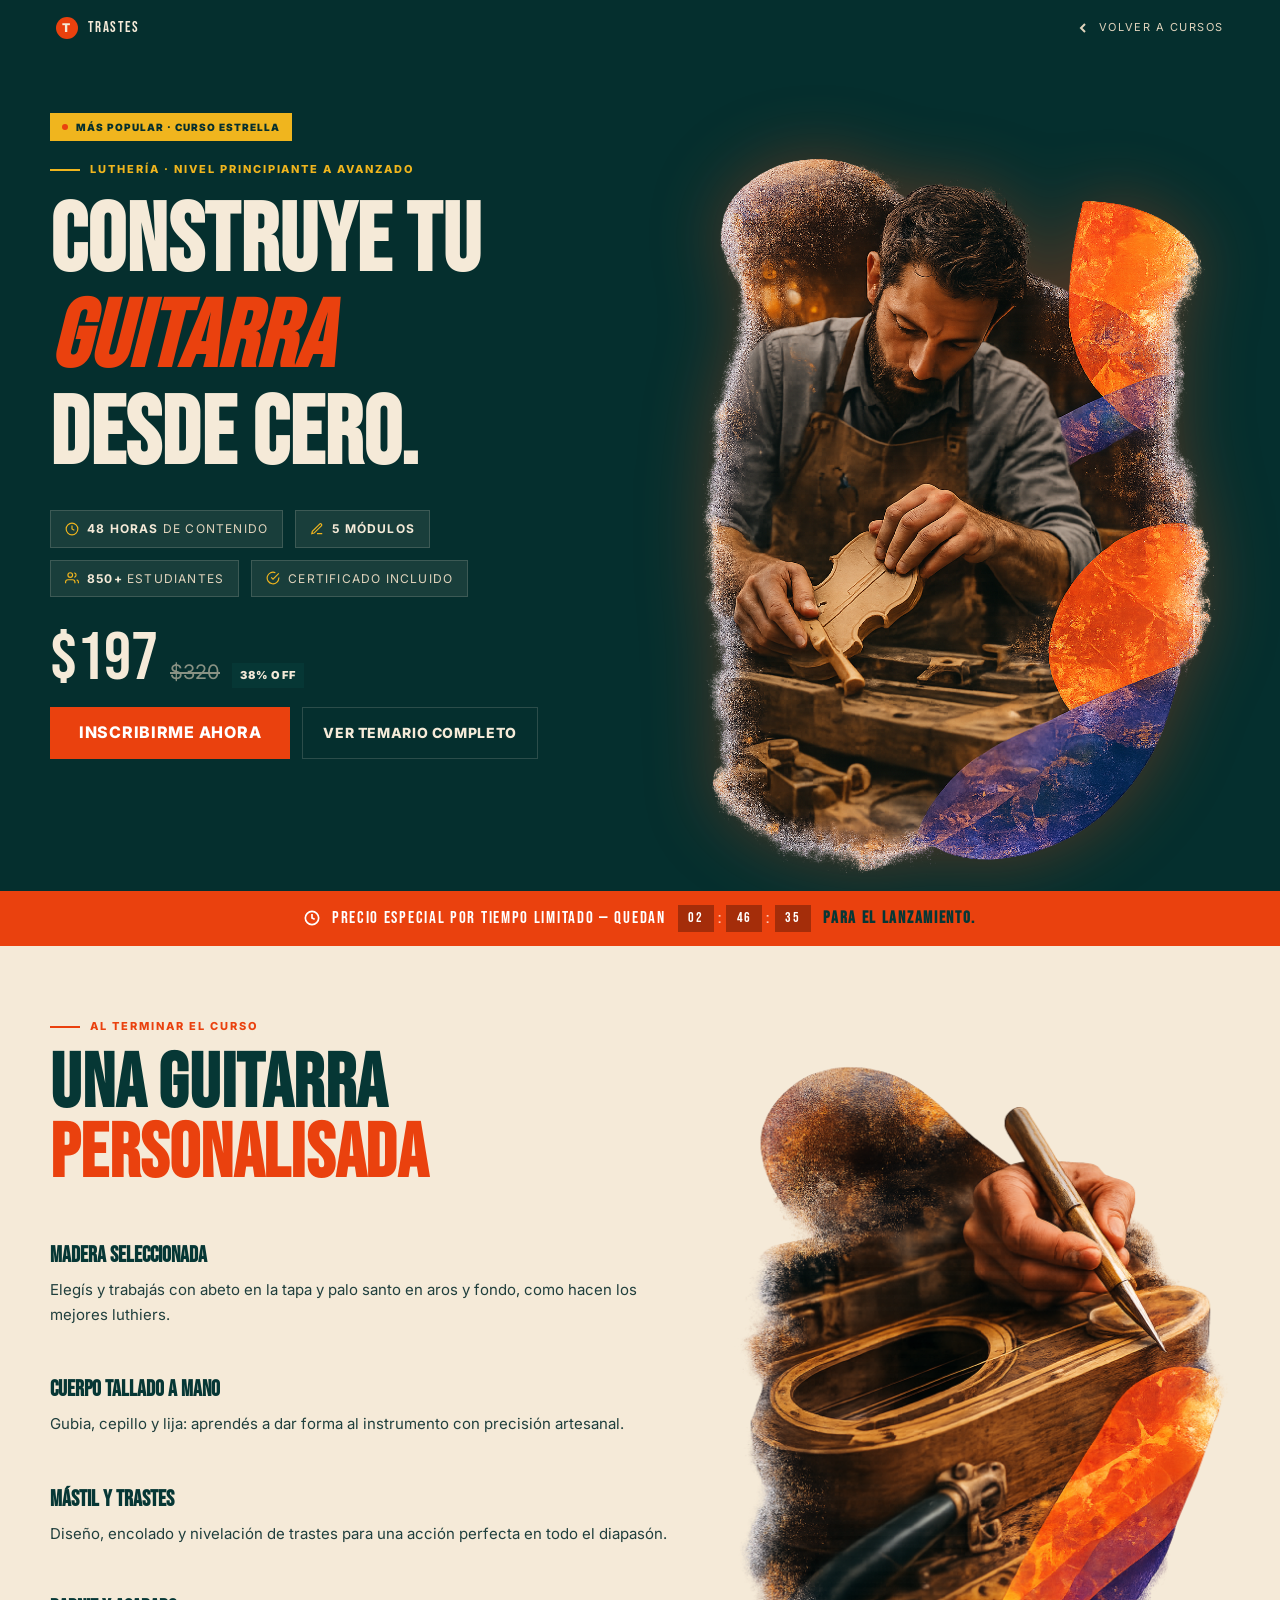
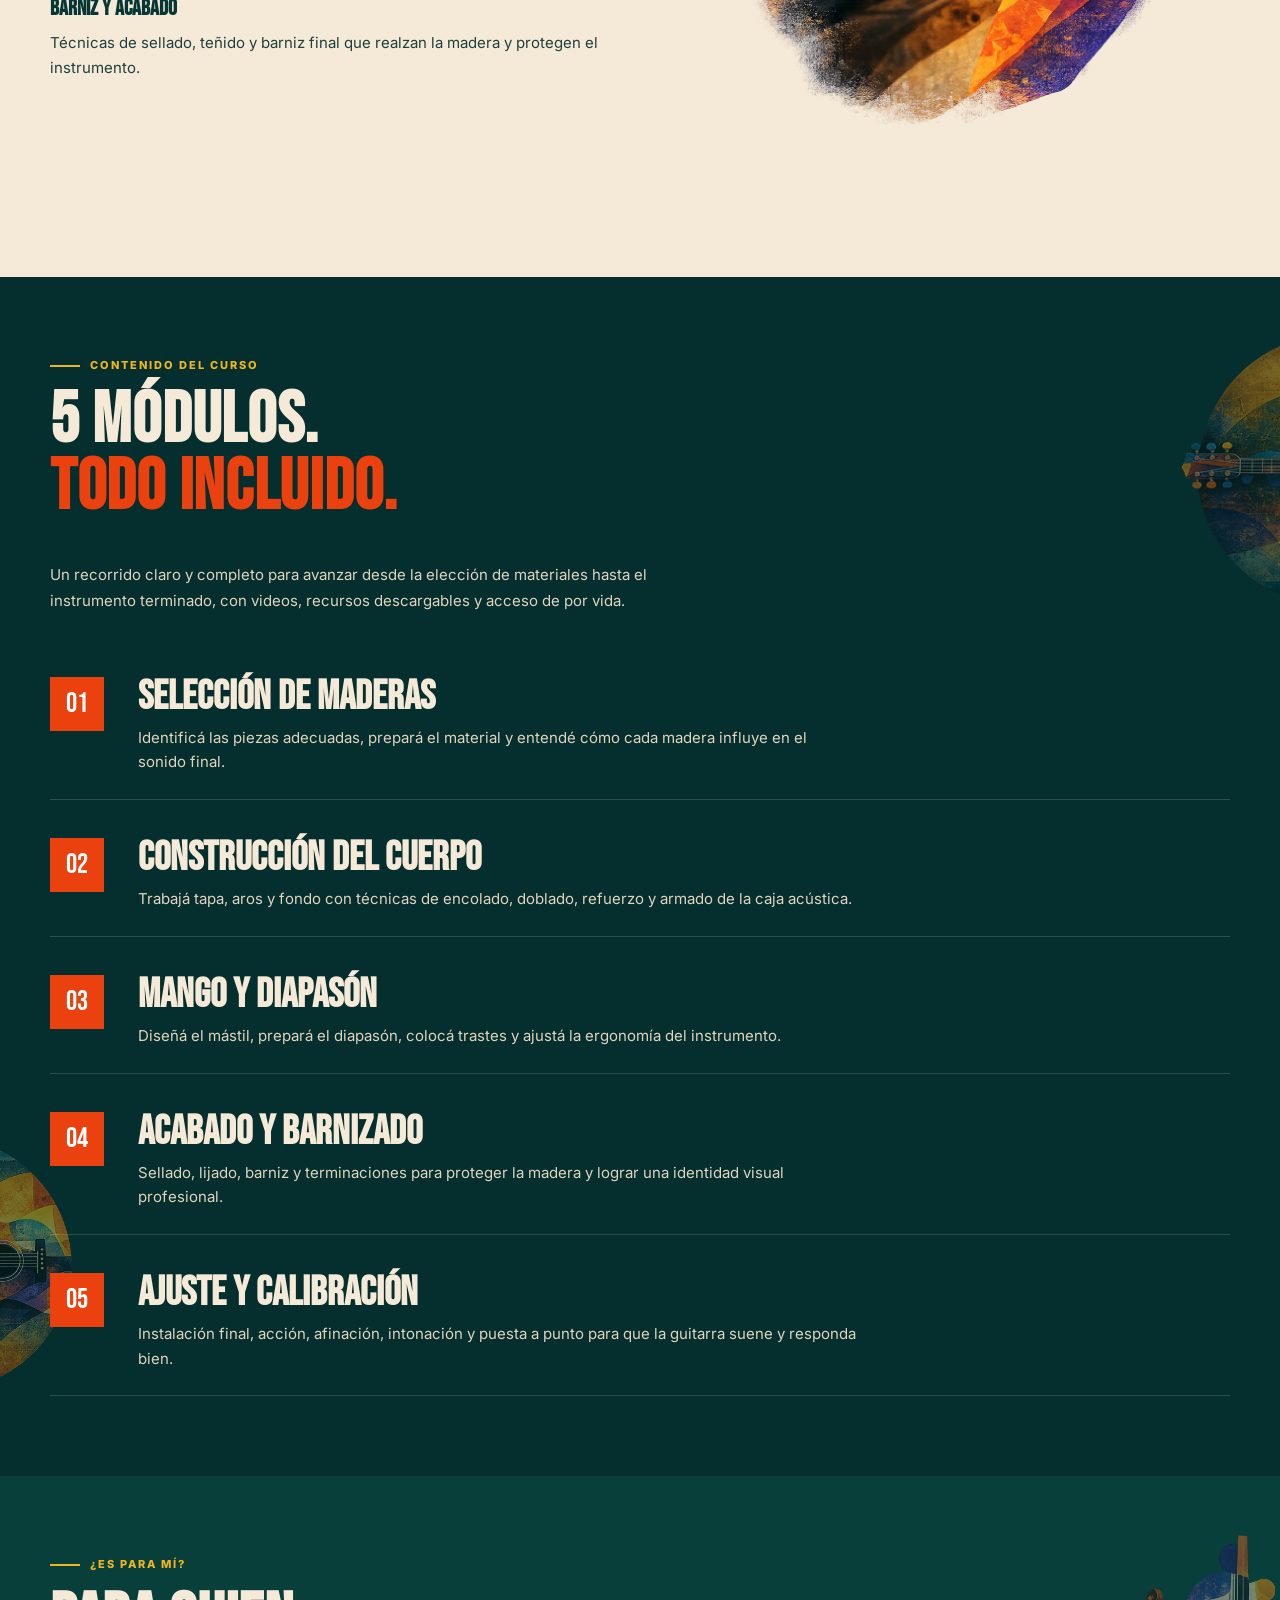
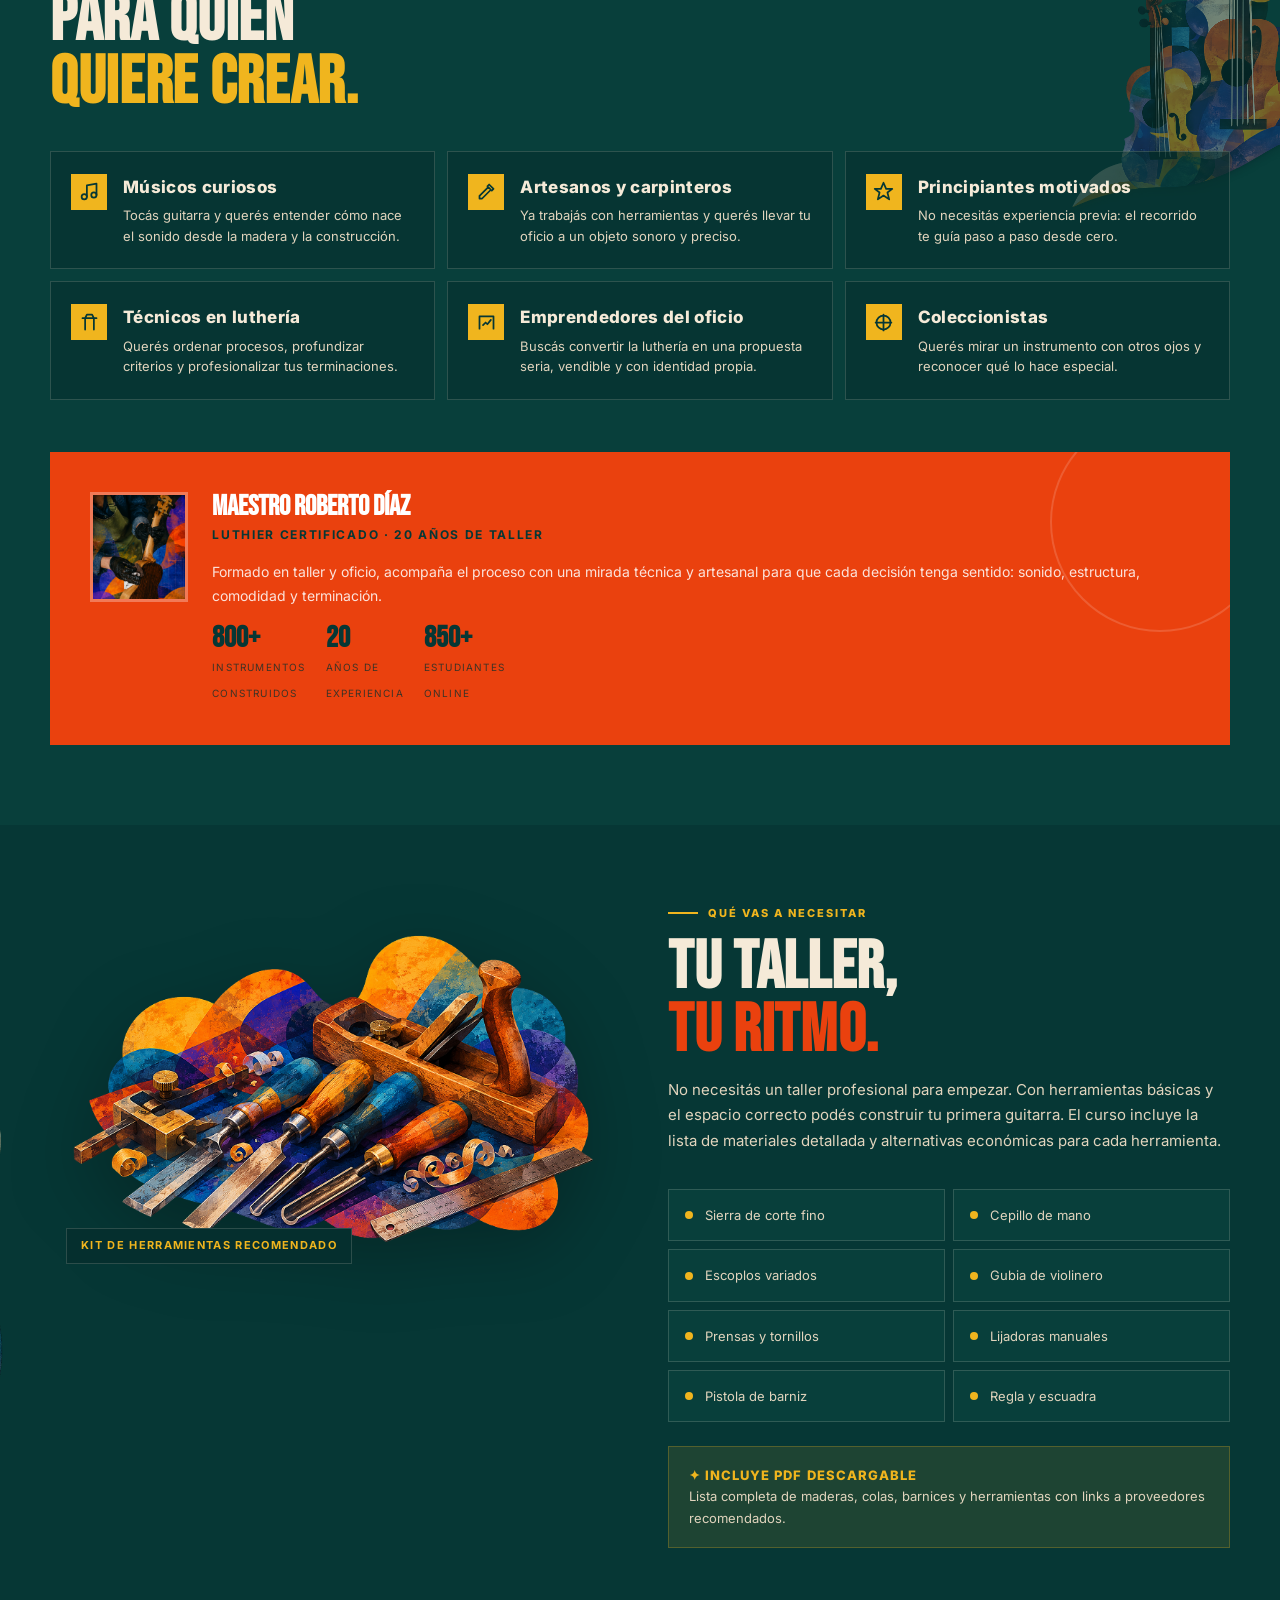
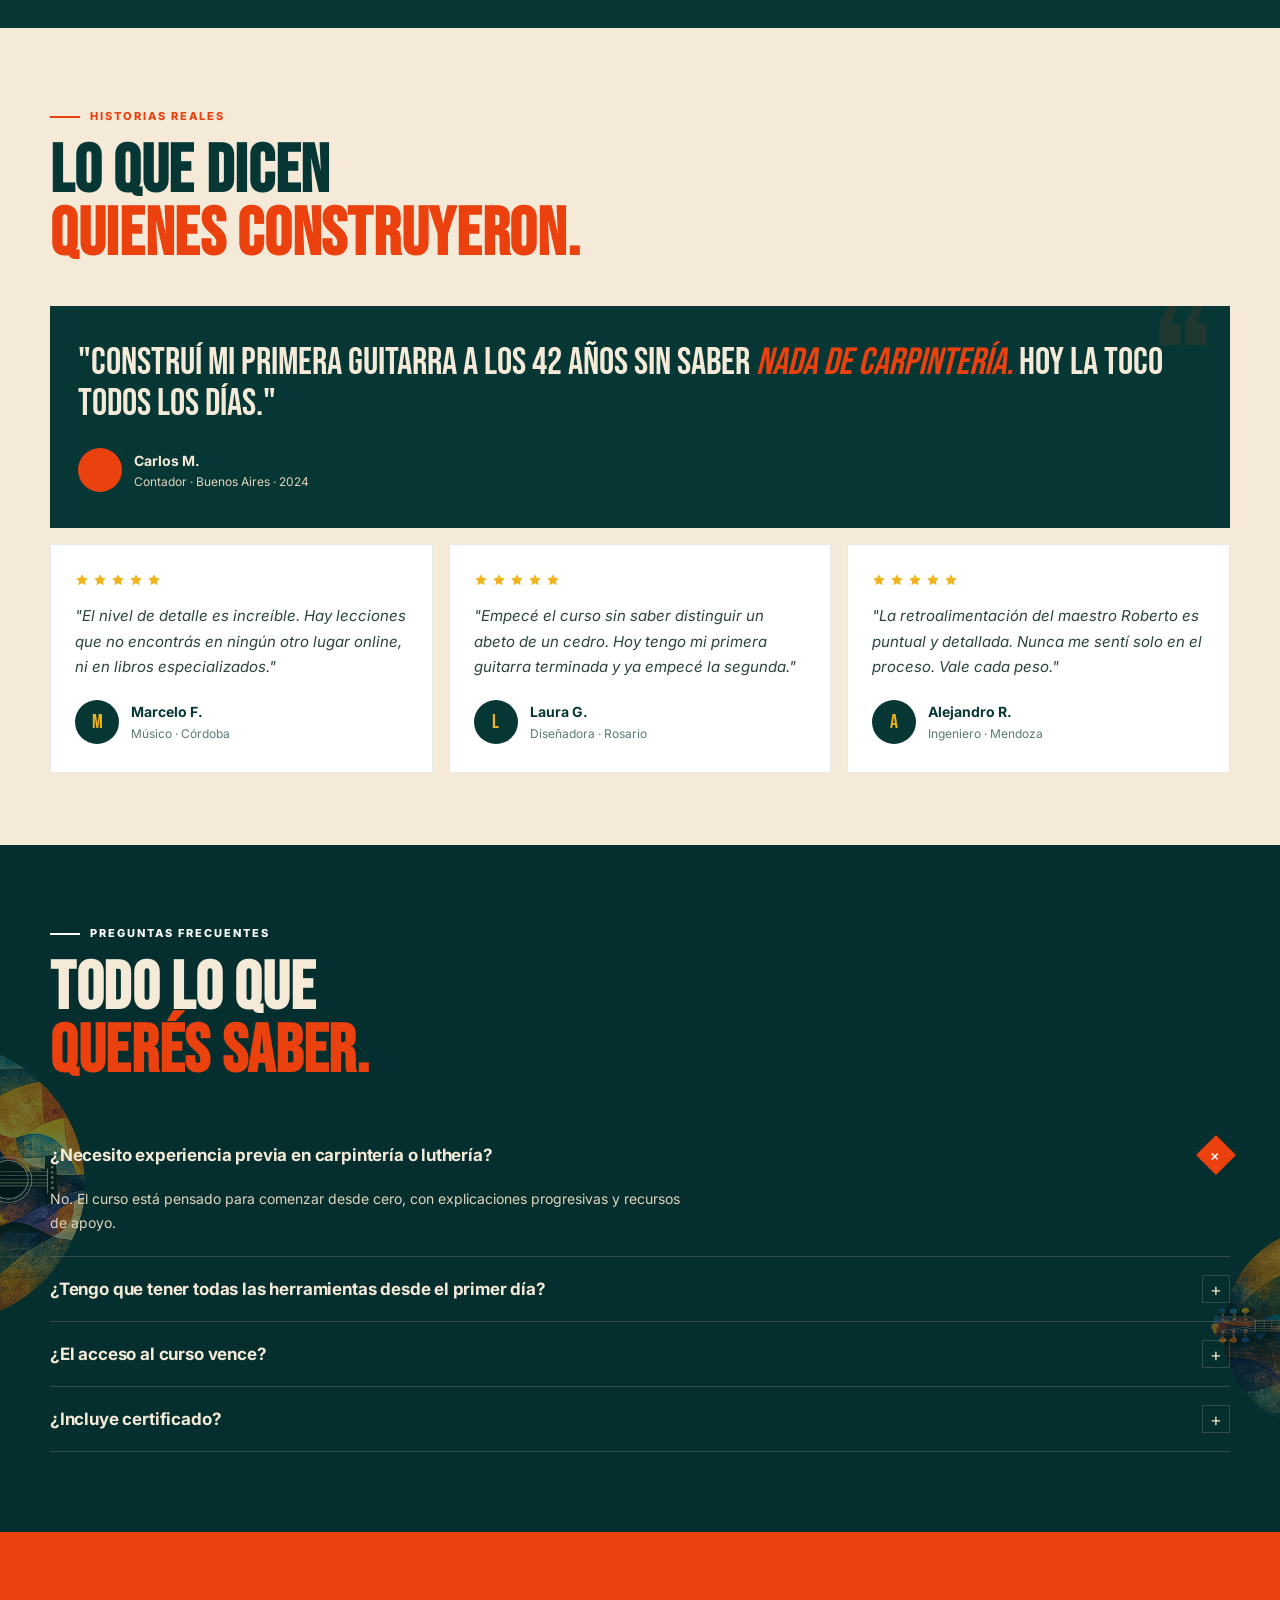
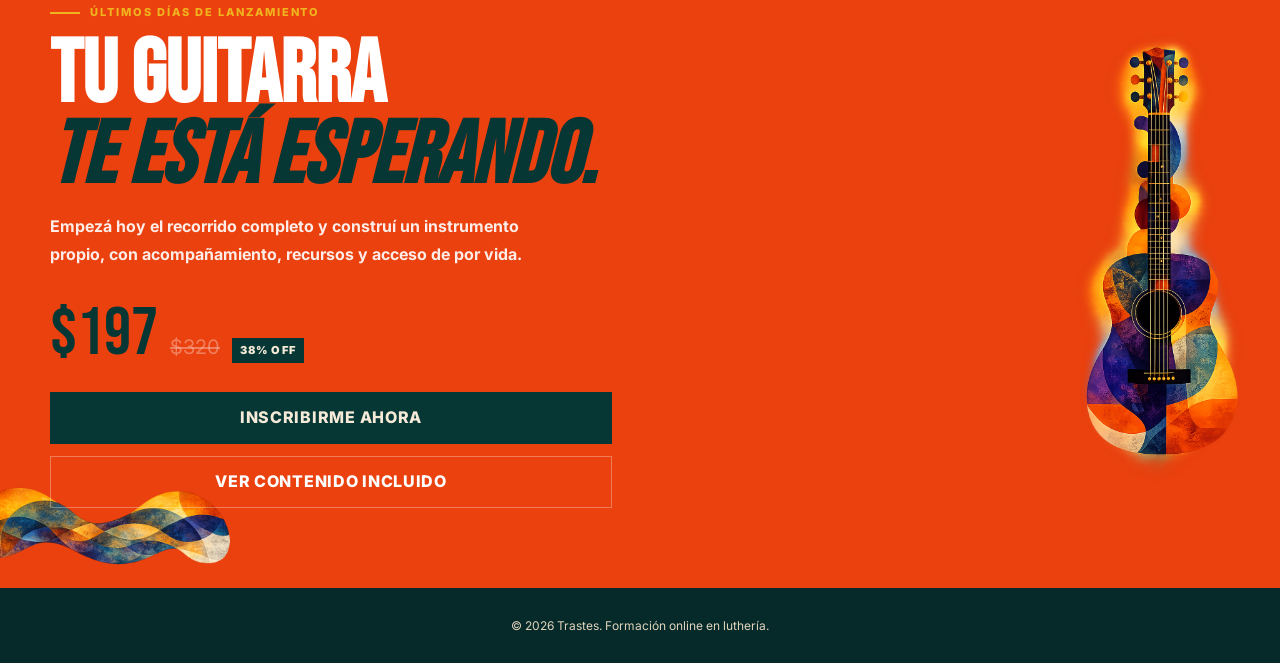
==== detalle-curso/curso-guitarra-final.html @ e0dd1a2e "Actualización del sitio" ====
<!DOCTYPE html>
<html lang="es">
<head>
  <meta charset="UTF-8" />
  <meta name="viewport" content="width=device-width, initial-scale=1.0" />
  <title>Construye tu guitarra acústica desde cero | Trastes</title>
  <meta name="description" content="El curso más completo de luthería online. Aprendé a construir tu guitarra acústica desde cero con maestros artesanos." />
  <link rel="preconnect" href="https://fonts.googleapis.com">
  <link rel="preconnect" href="https://fonts.gstatic.com" crossorigin>
  <link href="https://fonts.googleapis.com/css2?family=Bebas+Neue&family=Anton&family=Barlow+Condensed:wght@600;700;800;900&family=Inter:wght@400;500;600;700;800&display=swap" rel="stylesheet">
  <style>
    /* =========================================================
       TOKENS — heredados de Trastes
    ========================================================= */
    :root {
      --bg:     #063735;
      --bg-2:   #052f2e;
      --bg-3:   #083f3b;
      --cream:  #f5ead8;
      --cream-2:#e1d4bd;
      --orange: #ea410e;
      --orange-2:#ff7a24;
      --yellow: #f0b51e;
      --blue:   #4458ff;
      --line:   rgba(245,234,216,.16);
      --display:'Bebas Neue','Anton','Barlow Condensed',Impact,sans-serif;
      --body:   'Inter',Arial,sans-serif;
      --max:    1180px;
    }

    /* =========================================================
       RESET / BASE
    ========================================================= */
    *, *::before, *::after { box-sizing: border-box; margin: 0; padding: 0; }
    html { scroll-behavior: smooth; }
    body {
      background: var(--bg);
      color: var(--cream);
      font-family: var(--body);
      overflow-x: hidden;
      line-height: 1.6;
    }
    img { max-width: 100%; display: block; }
    a { color: inherit; text-decoration: none; }

    .container {
      width: min(var(--max), calc(100% - 32px));
      margin-inline: auto;
    }

    /* =========================================================
       HEADER
    ========================================================= */
    .site-header {
      position: fixed;
      inset: 0 0 auto 0;
      z-index: 50;
      display: flex;
      align-items: center;
      gap: 20px;
      padding: 16px clamp(16px, 5vw, 56px);
      transition: .25s;
      background: transparent;
    }
    .site-header.scrolled {
      background: rgba(5,47,46,.94);
      backdrop-filter: blur(12px);
      border-bottom: 1px solid var(--line);
    }
    .brand {
      display: flex;
      align-items: center;
      gap: 10px;
      font-family: var(--display);
      letter-spacing: .12em;
      font-size: 15px;
    }
    .brand-mark {
      width: 22px; height: 22px;
      border-radius: 50%;
      background: var(--orange);
      display: grid;
      place-items: center;
      font-family: var(--body);
      font-weight: 900;
      font-size: 12px;
    }
    .nav-back {
      margin-left: auto;
      display: flex;
      align-items: center;
      gap: 8px;
      text-transform: uppercase;
      letter-spacing: .14em;
      font-size: 11px;
      color: var(--cream-2);
    }
    .nav-back:hover { color: var(--orange); }
    .nav-back svg { width: 16px; height: 16px; }

    /* =========================================================
       BOTONES
    ========================================================= */
    .btn {
      display: inline-flex;
      align-items: center;
      justify-content: center;
      min-height: 52px;
      padding: 0 28px;
      background: var(--orange);
      color: white;
      font-family: var(--display);
      text-transform: uppercase;
      letter-spacing: .08em;
      font-size: 16px;
      border: 1px solid transparent;
      transition: .2s;
      cursor: pointer;
      width: 100%;
    }
    .btn:hover { background: var(--orange-2); transform: translateY(-2px); }
    .btn-ghost {
      background: transparent;
      border-color: var(--line);
      color: var(--cream);
    }
    .btn-ghost:hover { background: rgba(255,255,255,.06); border-color: var(--cream); }
    .btn-sm { min-height: 42px; font-size: 14px; padding: 0 20px; width: auto; }
    .btn-yellow {
      background: var(--yellow);
      color: var(--bg-2);
    }
    .btn-yellow:hover { background: #f5c040; }

    /* =========================================================
       UTILITIES
    ========================================================= */
    .eyebrow {
      display: flex;
      align-items: center;
      gap: 10px;
      text-transform: uppercase;
      letter-spacing: .18em;
      font-weight: 800;
      font-size: 11px;
    }
    .eyebrow-line { width: 30px; height: 2px; background: currentColor; }
    .eyebrow.yellow { color: var(--yellow); }
    .eyebrow.orange { color: var(--orange); }
    .eyebrow.blue   { color: var(--blue); }

    .section-title {
      font-family: var(--display);
      text-transform: uppercase;
      line-height: .93;
      letter-spacing: .01em;
    }
    .section-title .accent { color: var(--orange); }
    .reveal {
      opacity: 0;
      transform: translateY(24px);
      transition: opacity .65s ease, transform .65s ease;
    }
    .reveal.visible { opacity: 1; transform: translateY(0); }
    .delay-1 { transition-delay: .1s; }
    .delay-2 { transition-delay: .2s; }
    .delay-3 { transition-delay: .3s; }
    .delay-4 { transition-delay: .4s; }

    /* Blueprint texture overlay for dark sections */
    .section-dark {
      position: relative;
      background: var(--bg);
      overflow: hidden;
    }
    .section-dark::before {
      content: "";
      position: absolute;
      inset: 0;
      background-image: url('plano-guitarra.png');
      background-size: 800px auto;
      background-position: center;
      opacity: .04;
      pointer-events: none;
    }

    /* =========================================================
       1. HERO DEL CURSO
    ========================================================= */
    .course-hero {
      position: relative;
      background: var(--bg-2);
      overflow: hidden;
      padding: 112px 0 0;
      min-height: 100svh;
    }
    .course-hero::before {
      content: "";
      position: absolute;
      inset: 0;
      background-image: url('plano-guitarra.png');
      background-size: 900px;
      background-position: center top;
      opacity: .05;
      pointer-events: none;
    }

    .hero-badge {
      display: inline-flex;
      align-items: center;
      gap: 8px;
      background: var(--yellow);
      color: var(--bg-2);
      font-weight: 900;
      text-transform: uppercase;
      letter-spacing: .1em;
      font-size: 10px;
      padding: 6px 12px;
      margin-bottom: 20px;
    }
    .hero-badge-dot {
      width: 6px; height: 6px;
      border-radius: 50%;
      background: var(--orange);
    }

    .course-hero h1 {
      font-family: var(--display);
      text-transform: uppercase;
      line-height: .92;
      letter-spacing: .01em;
      font-size: clamp(48px, 8vw, 96px);
max-width: 900px;
      margin-bottom: 22px;
    }
    .course-hero h1 em {
      color: var(--orange);
      font-style: italic;
      display: block;
    }

    .hero-meta {
      display: flex;
      flex-wrap: wrap;
      gap: 12px;
      margin-bottom: 28px;
    }
    .hero-meta-pill {
      display: flex;
      align-items: center;
      gap: 8px;
      background: rgba(245,234,216,.08);
      border: 1px solid var(--line);
      padding: 8px 14px;
      font-size: 12px;
      text-transform: uppercase;
      letter-spacing: .1em;
      color: var(--cream-2);
    }
    .hero-meta-pill strong { color: var(--cream); }
    .hero-meta-pill svg { width: 14px; height: 14px; color: var(--yellow); flex-shrink: 0; }

    .hero-lead {
      color: var(--cream-2);
      font-size: 16px;
      line-height: 1.75;
      max-width: 520px;
      margin-bottom: 32px;
    }

    .hero-cta-group {
      display: flex;
      flex-direction: column;
      gap: 12px;
      margin-bottom: 48px;
    }

    .price-block {
      display: flex;
      align-items: baseline;
      gap: 12px;
      margin-bottom: 14px;
    }
    .price-main {
      font-family: var(--display);
      font-size: clamp(42px, 10vw, 68px);
      color: var(--cream);
      line-height: 1;
    }
    .price-old {
      font-size: 20px;
      color: var(--cream-2);
      text-decoration: line-through;
      opacity: .6;
    }
    .price-off {
      background: var(--bg);
      color: var(--cream);
      font-size: 11px;
      font-weight: 900;
      text-transform: uppercase;
      letter-spacing: .1em;
      padding: 4px 8px;
    }

    .hero-image-wrapper {
      position: relative;
      margin-top: 40px;
    }
    .hero-image-wrapper img.guitar-hero-img {
      width: 100%;
      max-height: 460px;
      object-fit: cover;
      object-position: center top;
    }
    .hero-wave-bottom {
      position: absolute;
      bottom: -2px;
      left: 0;
      width: 100%;
      pointer-events: none;
    }

    .course-hero h1 span{
    display:block;
    white-space:nowrap;
}

    /* =========================================================
       2. STRIP DE URGENCIA
    ========================================================= */
    .urgency-strip {
      background: var(--orange);
      padding: 14px 0;
      text-align: center;
      position: relative;
      z-index: 10;
    }
    .urgency-strip p {
      font-family: var(--display);
      text-transform: uppercase;
      letter-spacing: .1em;
      font-size: clamp(13px, 3.5vw, 17px);
      color: white;
      display: flex;
      align-items: center;
      justify-content: center;
      gap: 12px;
      flex-wrap: wrap;
    }
    .urgency-strip strong { color: var(--bg); font-weight: 900; }
    .countdown {
      display: inline-flex;
      gap: 4px;
      align-items: center;
    }
    .countdown-unit {
      background: rgba(0,0,0,.3);
      padding: 2px 8px;
      font-size: 14px;
      min-width: 36px;
      text-align: center;
    }
    .countdown-sep { opacity: .7; }

    /* =========================================================
       3. LO QUE VAS A CONSTRUIR (Visual showcase)
    ========================================================= */
    .showcase {
      background: var(--cream);
      color: var(--bg);
      padding: 72px 0 80px;
      position: relative;
      overflow: hidden;
    }
    .showcase-decor-wave {
      position: absolute;
      top: -1px;
      left: 0;
      width: 100%;
      pointer-events: none;
    }
    .showcase-eyebrow { color: var(--orange); }
    .showcase .section-title {
      font-size: clamp(38px, 9vw, 76px);
      color: var(--bg);
      margin: 14px 0 36px;
      max-width: 680px;
    }
    .showcase .section-title .accent { color: var(--orange); }

    .showcase-grid {
      display: grid;
      gap: 16px;
      grid-template-columns: 1fr;
    }
    .showcase-feature {
      background: white;
      border: 1px solid rgba(6,55,53,.12);
      padding: 28px 24px;
      display: flex;
      gap: 18px;
      align-items: flex-start;
    }
    .showcase-number {
      font-family: var(--display);
      font-size: 36px;
      color: var(--orange);
      line-height: 1;
      flex-shrink: 0;
      width: 48px;
    }
    .showcase-feature h3 {
      font-family: var(--display);
      text-transform: uppercase;
      font-size: 20px;
      color: var(--bg);
      margin-bottom: 6px;
      line-height: 1.1;
    }
    .showcase-feature p {
      font-size: 14px;
      line-height: 1.65;
      color: #3a5250;
    }

    .showcase-guitar-img {
      width: 100%;
      margin-top: 36px;
      border: 4px solid var(--bg);
    }

    /* =========================================================
       4. TEMARIO / MÓDULOS
    ========================================================= */
    .curriculum {
      background: var(--bg-2);
      padding: 80px 0;
      position: relative;
    }
    .curriculum::before {
      content: "";
      position: absolute;
      inset: 0;
      background-image: url('plano-guitarra.png');
      background-size: 900px;
      opacity: .04;
      pointer-events: none;
    }
    .curriculum .section-title {
      font-size: clamp(38px, 9vw, 72px);
      margin: 14px 0 40px;
    }

    .module-list {
      display: flex;
      flex-direction: column;
      gap: 0;
      position: relative;
      z-index: 2;
    }
    .module-item {
      border-bottom: 1px solid var(--line);
    }
    .module-header {
      display: flex;
      align-items: center;
      gap: 16px;
      padding: 20px 0;
      cursor: pointer;
      user-select: none;
    }
    .module-number {
      font-family: var(--display);
      font-size: 28px;
      color: var(--orange);
      line-height: 1;
      flex-shrink: 0;
      width: 44px;
    }
    .module-title-text {
      flex: 1;
    }
    .module-title-text h3 {
      font-family: var(--display);
      text-transform: uppercase;
      font-size: clamp(17px, 4vw, 22px);
      color: var(--cream);
      line-height: 1.1;
    }
    .module-title-text span {
      font-size: 12px;
      color: var(--cream-2);
      text-transform: uppercase;
      letter-spacing: .1em;
    }
    .module-toggle {
      width: 32px; height: 32px;
      border: 1px solid var(--line);
      display: grid;
      place-items: center;
      flex-shrink: 0;
      transition: .2s;
      color: var(--cream-2);
    }
    .module-item.open .module-toggle {
      background: var(--orange);
      border-color: var(--orange);
      color: white;
      transform: rotate(45deg);
    }
    .module-body {
      display: none;
      padding: 0 0 20px 60px;
    }
    .module-item.open .module-body { display: block; }
    .module-lesson {
      display: flex;
      align-items: center;
      gap: 12px;
      padding: 10px 0;
      border-top: 1px solid var(--line);
      font-size: 14px;
      color: var(--cream-2);
    }
    .module-lesson svg { width: 14px; height: 14px; color: var(--yellow); flex-shrink: 0; }
    .lesson-time {
      margin-left: auto;
      font-size: 11px;
      color: rgba(225,212,189,.5);
      flex-shrink: 0;
    }

    /* =========================================================
       5. PARA QUIÉN ES / QUIÉN ENSEÑA
    ========================================================= */
    .for-who {
      background: var(--bg-3);
      padding: 80px 0;
      position: relative;
      overflow: hidden;
    }
    .for-who .section-title {
      font-size: clamp(38px, 9vw, 68px);
      margin: 14px 0 36px;
    }
    .for-who-grid {
      display: grid;
      gap: 12px;
    }
    .for-who-card {
      background: rgba(5,47,46,.6);
      border: 1px solid var(--line);
      padding: 22px 20px;
      display: flex;
      gap: 16px;
      align-items: flex-start;
    }
    .fwc-icon {
      width: 36px; height: 36px;
      background: var(--yellow);
      color: var(--bg);
      display: grid;
      place-items: center;
      flex-shrink: 0;
      font-weight: 900;
      font-size: 16px;
    }
    .for-who-card h4 {
      font-family: var(--display);
      text-transform: uppercase;
      font-size: 17px;
      color: var(--cream);
      margin-bottom: 4px;
    }
    .for-who-card p {
      font-size: 13px;
      line-height: 1.6;
      color: var(--cream-2);
    }

    /* Instructor */
    .instructor-block {
      margin-top: 52px;
      background: var(--orange);
      padding: 32px 24px;
      display: flex;
      flex-direction: column;
      gap: 24px;
      position: relative;
      overflow: hidden;
    }
    .instructor-block::after {
      content: "";
      position: absolute;
      right: -40px;
      top: -40px;
      width: 220px;
      height: 220px;
      border-radius: 50%;
      border: 2px solid rgba(255,255,255,.15);
      pointer-events: none;
    }
    .instructor-img-wrap {
      width: 110px;
      height: 110px;
      overflow: hidden;
      border: 3px solid rgba(255,255,255,.3);
    }
    .instructor-img-wrap img {
      width: 100%;
      height: 100%;
      object-fit: cover;
      object-position: top center;
    }
    .instructor-info h3 {
      font-family: var(--display);
      text-transform: uppercase;
      font-size: 28px;
      color: white;
      line-height: 1.05;
      margin-bottom: 4px;
    }
    .instructor-info .role {
      font-size: 12px;
      text-transform: uppercase;
      letter-spacing: .14em;
      color: var(--bg);
      font-weight: 700;
      margin-bottom: 14px;
    }
    .instructor-info p {
      font-size: 14px;
      line-height: 1.7;
      color: rgba(255,255,255,.85);
    }
    .instructor-stats {
      display: flex;
      gap: 20px;
      flex-wrap: wrap;
      margin-top: 16px;
    }
    .istat strong {
      display: block;
      font-family: var(--display);
      font-size: 30px;
      color: var(--bg);
      line-height: 1;
    }
    .istat span {
      font-size: 10px;
      text-transform: uppercase;
      letter-spacing: .12em;
      color: rgba(5,47,46,.75);
    }

    /* =========================================================
       6. MATERIALES Y HERRAMIENTAS
    ========================================================= */
    .materials {
      background: var(--bg);
      padding: 80px 0;
      position: relative;
      overflow: hidden;
    }
    .materials::before {
      content: "";
      position: absolute;
      inset: 0;
      background-image: url('plano-guitarra.png');
      background-size: 800px;
      opacity: .04;
      pointer-events: none;
    }
    .materials .section-title {
      font-size: clamp(38px, 9vw, 68px);
      margin: 14px 0 12px;
    }
    .materials .lead-text {
      color: var(--cream-2);
      font-size: 15px;
      line-height: 1.7;
      max-width: 560px;
      margin-bottom: 36px;
    }
    .materials-image {
      position: relative;
      margin-bottom: 36px;
    }
    .materials-image img {
      width: 100%;
      aspect-ratio: 4/3;
      object-fit: cover;
    }
    .materials-label {
      position: absolute;
      bottom: 16px;
      left: 16px;
      background: var(--bg-2);
      border: 1px solid var(--line);
      padding: 8px 14px;
      font-size: 11px;
      text-transform: uppercase;
      letter-spacing: .12em;
      color: var(--yellow);
      font-weight: 700;
    }
    .tools-grid {
      display: grid;
      grid-template-columns: repeat(2, 1fr);
      gap: 8px;
      position: relative;
      z-index: 2;
    }
    .tool-item {
      background: var(--bg-3);
      border: 1px solid var(--line);
      padding: 16px;
      display: flex;
      align-items: center;
      gap: 12px;
    }
    .tool-dot {
      width: 8px; height: 8px;
      border-radius: 50%;
      background: var(--yellow);
      flex-shrink: 0;
    }
    .tool-item span {
      font-size: 13px;
      color: var(--cream-2);
      line-height: 1.4;
    }

    /* =========================================================
       7. TESTIMONIOS
    ========================================================= */
    .testimonials {
      background: var(--cream);
      color: var(--bg);
      padding: 80px 0 72px;
      overflow: hidden;
    }
    .testimonials .section-title {
      font-size: clamp(38px, 9vw, 68px);
      color: var(--bg);
      margin: 14px 0 40px;
    }
    .testimonials .section-title .accent { color: var(--orange); }

    .testimonial-cards {
      display: flex;
      flex-direction: column;
      gap: 16px;
    }
    .testimonial-card {
      background: white;
      border: 1px solid rgba(6,55,53,.1);
      padding: 28px 24px;
    }
    .stars {
      display: flex;
      gap: 4px;
      margin-bottom: 16px;
    }
    .stars svg { width: 14px; height: 14px; fill: var(--yellow); }
    .testimonial-card blockquote {
      font-size: 15px;
      line-height: 1.7;
      color: #2a4240;
      margin-bottom: 20px;
      font-style: italic;
    }
    .testimonial-author {
      display: flex;
      align-items: center;
      gap: 12px;
    }
    .author-avatar {
      width: 44px; height: 44px;
      border-radius: 50%;
      background: var(--bg);
      display: grid;
      place-items: center;
      font-family: var(--display);
      font-size: 20px;
      color: var(--orange);
      flex-shrink: 0;
    }
    .author-name {
      font-weight: 700;
      font-size: 14px;
      color: var(--bg);
    }
    .author-detail {
      font-size: 12px;
      color: #5a7a78;
    }

    /* Featured big testimonial */
    .testimonial-big {
      background: var(--bg);
      padding: 36px 28px;
      margin-top: 20px;
      position: relative;
      overflow: hidden;
    }
    .testimonial-big::after {
      content: "❝";
      position: absolute;
      right: 16px;
      top: -10px;
      font-family: var(--display);
      font-size: 120px;
      color: rgba(234,65,14,.12);
      line-height: 1;
      pointer-events: none;
    }
    .testimonial-big blockquote {
      font-family: var(--display);
      text-transform: uppercase;
      font-size: clamp(22px, 5.5vw, 38px);
      line-height: 1.08;
      color: var(--cream);
      margin-bottom: 24px;
      position: relative;
      z-index: 1;
    }
    .testimonial-big blockquote em { color: var(--orange); font-style: italic; }
    .testimonial-big .author-name { color: var(--cream); }
    .testimonial-big .author-detail { color: var(--cream-2); }
    .testimonial-big .author-avatar { background: var(--orange); }

    /* =========================================================
       8. PREGUNTAS FRECUENTES
    ========================================================= */
    .faq {
      background: var(--bg-2);
      padding: 80px 0;
    }
    .faq .section-title {
      font-size: clamp(38px, 9vw, 68px);
      margin: 14px 0 40px;
    }
    .faq-list {
      display: flex;
      flex-direction: column;
      gap: 0;
      position: relative;
      z-index: 2;
    }
    .faq-item {
      border-bottom: 1px solid var(--line);
    }
    .faq-q {
      display: flex;
      align-items: center;
      justify-content: space-between;
      gap: 16px;
      padding: 18px 0;
      cursor: pointer;
      user-select: none;
    }
    .faq-q h4 {
      font-family: var(--body);
      font-weight: 700;
      text-transform: none;
      letter-spacing: -.01em;
      font-size: clamp(15px, 3.5vw, 17px);
      color: var(--cream);
      line-height: 1.3;
      flex: 1;
    }
    .faq-icon {
      width: 28px; height: 28px;
      border: 1px solid var(--line);
      display: grid;
      place-items: center;
      flex-shrink: 0;
      transition: .2s;
      color: var(--cream-2);
      font-size: 18px;
    }
    .faq-item.open .faq-icon {
      background: var(--orange);
      border-color: var(--orange);
      color: white;
      transform: rotate(45deg);
    }
    .faq-a {
      display: none;
      padding: 0 0 20px 0;
      font-size: 14px;
      line-height: 1.75;
      color: var(--cream-2);
      max-width: 640px;
    }
    .faq-item.open .faq-a { display: block; }

    /* =========================================================
       9. CTA FINAL PEGAJOSO
    ========================================================= */
    .final-cta {
      background: var(--orange);
      padding: 72px 0 80px;
      position: relative;
      overflow: hidden;
    }
    .final-cta::before {
      content: "";
      position: absolute;
      inset: 0;
      background-image: url('plano-guitarra.png');
      background-size: 800px;
      opacity: .06;
      pointer-events: none;
    }
    .cta-guitar-decor {
      position: absolute;
      right: -40px;
      top: 50%;
      transform: translateY(-50%);
      width: 280px;
      opacity: .15;
      pointer-events: none;
    }
    .final-cta h2 {
      font-family: var(--display);
      text-transform: uppercase;
      font-size: clamp(42px, 10vw, 88px);
      line-height: .92;
      color: white;
      margin: 14px 0 16px;
    }
    .final-cta h2 em {
      font-style: italic;
      color: var(--bg);
    }
    .final-cta .lead-text {
      color: rgba(255,255,255,.9);
      font-size: 16px;
      line-height: 1.7;
      max-width: 480px;
      margin-bottom: 32px;
    }
    .final-cta-price {
      display: flex;
      align-items: baseline;
      gap: 12px;
      margin-bottom: 24px;
    }
    .final-cta-price .price-main { color: var(--bg); }
    .final-cta-price .price-old { color: rgba(255,255,255,.55); }
    .final-cta .btn {
      background: var(--bg);
      color: var(--cream);
      border-color: var(--bg);
    }
    .final-cta .btn:hover { background: var(--bg-2); }
    .final-cta .btn-ghost {
      background: transparent;
      border-color: rgba(255,255,255,.3);
      color: white;
    }
    .final-cta .btn-ghost:hover { border-color: white; }
    .final-cta .cta-actions {
      display: flex;
      flex-direction: column;
      gap: 12px;
    }
    .guarantee {
      margin-top: 20px;
      display: flex;
      align-items: center;
      gap: 10px;
      font-size: 12px;
      color: rgba(255,255,255,.8);
      text-transform: uppercase;
      letter-spacing: .1em;
    }
    .guarantee svg { width: 18px; height: 18px; color: var(--bg); flex-shrink: 0; }

    /* =========================================================
       DECORATIVOS — ilustraciones y formas como en la landing
    ========================================================= */
    .decor-abs {
      position: absolute;
      pointer-events: none;
      user-select: none;
    }
    .decor-side-left {
      left: -110px;
      top: 8%;
      width: 220px;
      opacity: .82;
    }
    .decor-side-right {
      right: -90px;
      bottom: 6%;
      width: 180px;
      opacity: .72;
    }
    .decor-circle-left {
      left: -80px;
      top: 50%;
      transform: translateY(-50%);
      width: 260px;
      opacity: .55;
    }
    .decor-circle-right {
      right: -80px;
      top: 20%;
      width: 220px;
      opacity: .5;
    }
    .decor-wave-mid {
      left: 50%;
      top: -60px;
      transform: translateX(-50%);
      width: min(720px, 80vw);
      opacity: .18;
    }
    .decor-guitar-float {
      right: -30px;
      bottom: -20px;
      width: 200px;
      opacity: .22;
    }
    .decor-onda-bottom {
      bottom: -2px;
      left: 0;
      width: 100%;
      opacity: .55;
    }
    .decor-instruments-hero {
      position: absolute;
      right: -60px;
      top: 50%;
      transform: translateY(-50%);
      width: 320px;
      opacity: .12;
      pointer-events: none;
    }

    /* inline decor for curriculum and materials */
    .curriculum { overflow: hidden; }
    .for-who   { overflow: hidden; }
    .faq       { overflow: hidden; position: relative; }

    /* Onda decorativa entre secciones */
    .section-wave-divider {
      display: block;
      width: 100%;
      margin-top: -2px;
      line-height: 0;
    }
    .section-wave-divider img {
      width: 100%;
      display: block;
    }

    /* Guitarra flotante en sección hero */
    .hero-guitar-glow {
      position: absolute;
      right: -20px;
      bottom: -60px;
      width: clamp(180px, 28vw, 340px);
      opacity: .18;
      pointer-events: none;
      z-index: 0;
    }

    /* Onda decorativa en curriculum */
    .curriculum-decor-right {
      position: absolute;
      right: -60px;
      top: 40px;
      width: 240px;
      opacity: .14;
    }
    .curriculum-decor-left {
      position: absolute;
      left: -60px;
      bottom: 60px;
      width: 200px;
      opacity: .12;
    }

    /* Instrumentos en for-who */
    .for-who-decor-right {
      position: absolute;
      right: -50px;
      top: 0;
      width: 260px;
      opacity: .1;
    }

    /* Onda en FAQ */
    .faq-decor-left {
      position: absolute;
      left: -60px;
      top: 50%;
      transform: translateY(-50%);
      width: 220px;
      opacity: .1;
    }
    .faq-decor-right {
      position: absolute;
      right: -50px;
      bottom: 80px;
      width: 180px;
      opacity: .1;
    }

    /* Forma en materiales */
    .materials-decor-left {
      position: absolute;
      left: -70px;
      top: 30%;
      width: 200px;
      opacity: .15;
    }

    /* Guitarras en testimonios */
    .testimonials-decor {
      position: absolute;
      right: -40px;
      top: -20px;
      width: 200px;
      opacity: .08;
    }

    /* Final CTA decor */
    .cta-guitar-decor {
      position: absolute;
      right: -40px;
      top: 50%;
      transform: translateY(-50%);
      width: 320px;
      opacity: .12;
      pointer-events: none;
    }
    .cta-onda-decor {
      position: absolute;
      left: -40px;
      bottom: -30px;
      width: 280px;
      opacity: .18;
      pointer-events: none;
    }
    .sticky-cta {
      position: fixed;
      bottom: 0;
      left: 0;
      right: 0;
      z-index: 40;
      background: var(--bg-2);
      border-top: 1px solid var(--line);
      padding: 12px 16px;
      display: flex;
      align-items: center;
      gap: 12px;
      transform: translateY(100%);
      transition: transform .3s ease;
    }
    .sticky-cta.visible { transform: translateY(0); }
    .sticky-price strong {
      font-family: var(--display);
      font-size: 24px;
      color: var(--cream);
      display: block;
      line-height: 1;
    }
    .sticky-price span {
      font-size: 11px;
      color: var(--cream-2);
      text-transform: uppercase;
      letter-spacing: .1em;
    }
    .sticky-cta .btn { min-height: 44px; font-size: 14px; }

    /* =========================================================
       FOOTER
    ========================================================= */
    .site-footer {
      padding: 28px 20px;
      text-align: center;
      background: #052a29;
      color: var(--cream-2);
      font-size: 12px;
    }

    /* =========================================================
       RESPONSIVE — TABLET (≥ 640px)
    ========================================================= */
    @media (min-width: 640px) {
      .btn { width: auto; }
      .hero-cta-group { flex-direction: row; }
      .final-cta .cta-actions { flex-direction: row; }
      .final-cta .btn { width: auto; }
      .showcase-grid { grid-template-columns: 1fr 1fr; }
      .for-who-grid { grid-template-columns: 1fr 1fr; }
      .instructor-block { flex-direction: row; align-items: flex-start; }
      .testimonial-cards { display: grid; grid-template-columns: 1fr 1fr; }
    }

    /* =========================================================
       RESPONSIVE — DESKTOP (≥ 1024px)
    ========================================================= */
    @media (min-width: 1024px) {
      /* Hero — two-column */
      .course-hero .container {
        display: grid;
        grid-template-columns: .9fr 1.1fr;
        align-items: center;
        gap: 40px;
        padding-bottom: 80px;
      }
      .course-hero h1 { font-size: clamp(68px, 6.5vw, 108px); }
      .hero-image-wrapper {
        margin-top: 0;
        margin-bottom: 0;
        align-self: stretch;
        position: relative;
      }
      .hero-image-wrapper img.guitar-hero-img {
        height: 100%;
        max-height: 680px;
        position: absolute;
        width: 100%;
        top: 0;
        left: 0;
      }

      /* Showcase */
      .showcase-layout {
        display: grid;
        grid-template-columns: 1.1fr .9fr;
        gap: 56px;
        align-items: start;
      }
      .showcase-guitar-img { margin-top: 0; }
      .showcase-grid { grid-template-columns: 1fr; margin-top: 0; }

      /* Curriculum wider */
      .curriculum .section-title { font-size: 72px; }

      /* For who */
      .for-who-grid { grid-template-columns: repeat(3, 1fr); }
      .instructor-block { padding: 40px; }

      /* Materials two-col */
      .materials-layout {
        display: grid;
        grid-template-columns: 1fr 1fr;
        gap: 56px;
        align-items: start;
      }
      .materials-image { margin-bottom: 0; }

      /* Testimonials */
      .testimonial-cards { grid-template-columns: repeat(3, 1fr); }

      /* Sticky cta — hide on desktop */
      .sticky-cta { display: none; }

      /* Final CTA layout */
      .final-cta-layout {
        display: grid;
        grid-template-columns: 1fr 1fr;
        gap: 56px;
        align-items: center;
      }
      .final-cta .cta-actions { flex-direction: column; }
      .final-cta .btn { width: 100%; }
    }
/* =========================================================
   HERO DETALLE - IMAGEN PNG AL LADO / MOBILE ABAJO DEL TÍTULO
========================================================= */

.course-hero .container{
  display:grid;
  grid-template-columns: 1fr 1fr;
  align-items:center;
  gap:42px;
}

.course-hero h1{
  max-width:620px;
}

.hero-image-wrapper{
  margin-top:0;
  display:flex;
  align-items:center;
  justify-content:center;
}

.hero-image-wrapper img.hero-png-img{
  width:min(520px, 42vw);
  max-height:none;
  height:auto;
  object-fit:contain;
  filter:drop-shadow(0 0 35px rgba(234,65,14,.35));
}

/* MOBILE */
@media(max-width:768px){

  .course-hero .container{
    display:flex;
    flex-direction:column;
    align-items:flex-start;
    gap:22px;
  }

  .course-hero h1{
    font-size:clamp(56px, 16vw, 78px);
    line-height:.9;
    margin-bottom:18px;
  }

  .hero-image-wrapper{
    order:2;
    width:100%;
    margin:0;
  }

  .hero-copy{
    display:flex;
    flex-direction:column;
  }

  .hero-copy .hero-badge,
  .hero-copy .eyebrow,
  .hero-copy h1{
    order:1;
  }

  .hero-image-wrapper img.hero-png-img{
    width:92%;
    margin:0 auto;
  }

  .hero-meta,
  .hero-lead,
  .price-block,
  .hero-cta-group{
    order:3;
  }
}

  
/* =========================================================
   AJUSTES V2 — IDENTIDAD TRASTES / DETALLE
========================================================= */
.btn,
.btn-sm,
.btn-ghost,
.hero-badge,
.hero-meta-pill,
.price-off,
.nav-back,
.module-title-text p,
.module-title-text span,
.for-who-card p,
.for-who-card h4,
.tool-item span,
.faq-q h4,
.faq-a,
.guarantee,
.included-title,
.included-grid span,
.sticky-price span{
  font-family: var(--body) !important;
}

.btn{
  font-weight:800 !important;
  letter-spacing:.045em !important;
}

.course-hero{
  min-height:auto !important;
  padding:112px 0 54px !important;
}

.course-hero .hero-detail-grid{
  display:grid !important;
  grid-template-columns:minmax(0,1.02fr) minmax(360px,.98fr) !important;
  align-items:center !important;
  gap:clamp(28px,5vw,72px) !important;
  padding-bottom:30px !important;
}

.course-hero h1{
  max-width:860px !important;
  font-size:clamp(76px,7.4vw,126px) !important;
  line-height:1.02 !important;
  margin:0 0 26px !important;
}

.course-hero h1 span,
.course-hero h1 em{
  display:block !important;
  white-space:nowrap !important;
}

.course-hero h1 em{
  color:var(--orange) !important;
  font-style:italic !important;
}

.hero-head .eyebrow{
  margin-bottom:16px !important;
}

.hero-image-wrapper img.hero-png-img{
  width:min(560px,42vw) !important;
  max-height:none !important;
  height:auto !important;
  object-fit:contain !important;
  filter:drop-shadow(0 0 35px rgba(234,65,14,.35)) !important;
}

.hero-mobile-image{
  display:none;
}

.curriculum-lead{
  color:var(--cream-2);
  font-size:15px;
  line-height:1.75;
  margin-bottom:38px;
  max-width:600px;
}

.curriculum .module-list{
  gap:14px !important;
}

.curriculum .module-item{
  display:grid !important;
  grid-template-columns:70px 1fr !important;
  gap:18px !important;
  align-items:start !important;
  padding:24px 0 !important;
  border-bottom:1px solid var(--line) !important;
}

.curriculum .module-number{
  width:54px !important;
  height:54px !important;
  display:grid !important;
  place-items:center !important;
  background:var(--orange) !important;
  color:white !important;
  font-size:28px !important;
}

.curriculum .module-title-text h3{
  font-family:var(--display) !important;
  font-size:clamp(26px,3.2vw,42px) !important;
  line-height:1 !important;
  margin-bottom:8px !important;
}

.curriculum .module-title-text p{
  color:var(--cream-2);
  font-size:15px;
  line-height:1.65;
  max-width:720px;
}

.module-header,
.module-toggle,
.module-body{
  display:none !important;
}

.yellow-accent,
.for-who .section-title .accent,
.for-who .eyebrow{
  color:var(--yellow) !important;
}

.fwc-icon{
  background:var(--yellow) !important;
  color:var(--bg) !important;
  border-radius:0 !important;
}

.fwc-icon svg{
  width:21px;
  height:21px;
  fill:none;
  stroke:currentColor;
  stroke-width:2;
  stroke-linecap:round;
  stroke-linejoin:round;
}

.for-who-card h4{
  font-weight:800 !important;
  letter-spacing:.02em !important;
  text-transform:none !important;
}

.materials .eyebrow{
  color:var(--yellow) !important;
}

.materials .section-title{
  font-size:clamp(38px,8vw,68px) !important;
  margin:14px 0 14px !important;
}

.materials-image img{
  width:100% !important;
  aspect-ratio:auto !important;
  object-fit:contain !important;
  border:0 !important;
  filter:drop-shadow(0 20px 35px rgba(0,0,0,.25));
}

.materials-note{
  margin-top:24px;
  background:rgba(240,181,30,.1);
  border:1px solid rgba(240,181,30,.25);
  padding:18px 20px;
  position:relative;
  z-index:2;
}

.materials-note p{
  font-size:13px;
  color:var(--cream-2);
  line-height:1.65;
}

.materials-note strong{
  color:var(--yellow);
  font-family:var(--body);
  font-weight:800;
  text-transform:uppercase;
  letter-spacing:.08em;
  font-size:13px;
}

.faq-eyebrow{
  color:#fff !important;
}

.final-cta .lead-text,
.guarantee,
.included-title,
.included-grid span{
  font-family:var(--body) !important;
  font-weight:700 !important;
}

.cta-benefits{
  background:rgba(5,47,46,.22);
  border:1px solid rgba(255,255,255,.24);
  padding:28px;
  position:relative;
  z-index:2;
}

.guarantee{
  color:#fff !important;
  font-size:14px !important;
  line-height:1.45;
  background:rgba(5,47,46,.25);
  padding:14px 16px;
  margin:0 0 22px !important;
}

.guarantee svg{
  color:#fff !important;
}

.included-title{
  color:var(--bg) !important;
  font-size:14px;
  text-transform:uppercase;
  letter-spacing:.08em;
  margin-bottom:14px;
}

.included-grid{
  display:flex;
  flex-wrap:wrap;
  gap:10px;
}

.included-grid span{
  display:inline-flex;
  align-items:center;
  min-height:38px;
  padding:0 14px;
  background:rgba(255,255,255,.92);
  color:var(--bg);
  font-size:13px;
  text-transform:uppercase;
  letter-spacing:.04em;
}

@media(max-width:768px){
  .course-hero .hero-detail-grid{
    display:flex !important;
    flex-direction:column !important;
    align-items:flex-start !important;
    gap:18px !important;
  }

  .hero-desktop-image{
    display:none !important;
  }

  .hero-mobile-image{
    display:block !important;
    order:2 !important;
    width:100%;
    margin:8px 0 18px;
  }

  .hero-mobile-image img.hero-png-img{
    width:96% !important;
    max-width:430px !important;
    margin:0 auto;
  }

  .hero-copy{
    display:flex !important;
    flex-direction:column !important;
    width:100%;
  }

  .hero-head{ order:1; }
  .hero-info{ order:3; }

  .course-hero h1{
    font-size:clamp(52px,15.5vw,82px) !important;
    line-height:1.04 !important;
  }

  .curriculum .module-item{
    grid-template-columns:56px 1fr !important;
    gap:14px !important;
  }

  .curriculum .module-number{
    width:44px !important;
    height:44px !important;
    font-size:22px !important;
  }

  .included-grid{
    flex-direction:column;
  }

  .included-grid span{
    width:100%;
  }
}
/* AJUSTE SECCIÓN "UNA GUITARRA DE VERDAD" */
.showcase-feature{
  background: transparent !important;
  border: 0 !important;
  padding: 18px 0 !important;
  gap: 0 !important;
}

.showcase-number{
  display: none !important;
}

.showcase-feature h3{
    font-family: var(--display) !important;
    font-size: clamp(18px, 1.7vw, 26px) !important;
    line-height: 1.05 !important;
    margin-bottom: 10px !important;
    color: var(--bg) !important;
}

.showcase-feature p{
    font-size: clamp(15px, 1vw, 18px) !important;
    line-height: 1.65 !important;
    max-width: 620px !important;
    color: #203f3d !important;
}


.showcase-guitar-img{
  border: 0 !important;
}

/* MOSTRAR IMÁGENES DECORATIVAS CON MÁS OPACIDAD */
.for-who-decor-right,
.cta-guitar-decor,
.hero-guitar-glow,
.curriculum-decor-right,
.curriculum-decor-left,
.testimonials-decor,
.materials-decor-left,
.faq-decor-left,
.faq-decor-right{
  opacity: .45 !important;
  mix-blend-mode: normal !important;
  filter: none !important;
}

.final-cta .cta-guitar-decor{
  opacity: .38 !important;
  z-index: 1 !important;
}

.final-cta .container,
.final-cta-layout{
  position: relative !important;
  z-index: 2 !important;
}

/* Ajuste imágenes decorativas CTA final */
.final-cta{
  isolation: isolate;
}

.final-cta .cta-guitar-decor,
.final-cta .cta-onda-decor{
  opacity: 1 !important;
  mix-blend-mode: normal !important;
  filter: none !important;
  z-index: 1 !important;
}

.final-cta .container,
.final-cta-layout,
.final-cta .reveal{
  position: relative !important;
  z-index: 3 !important;
}
  </style>
</head>
<body>

  <!-- ============================================================
       HEADER
  ============================================================ -->
  <header class="site-header" id="top">
    <a class="brand" href="index.html" aria-label="Trastes inicio">
      <span class="brand-mark">T</span><span>TRASTES</span>
    </a>
    <a class="nav-back" href="index.html">
      <svg viewBox="0 0 16 16" fill="none" stroke="currentColor" stroke-width="2">
        <path d="M10 12L6 8l4-4"/>
      </svg>
      Volver a cursos
    </a>
  </header>

  <main>

    <!-- ============================================================
         SECCIÓN 1 — HERO DEL CURSO
    ============================================================ -->
    <section class="course-hero">
      
      <img class="decor-abs decor-side-left" src="../assets/decor/forma-vertical-izq.png" alt="">
      <div class="container hero-detail-grid">
        <div class="hero-copy reveal">
          <div class="hero-head">
            <div class="hero-badge">
              <span class="hero-badge-dot"></span>
              Más popular · Curso estrella
            </div>
            <p class="eyebrow yellow">
              <span class="eyebrow-line"></span>
              Luthería · Nivel principiante a avanzado
            </p>
            <h1>
              <span>Construye&nbsp;tu</span>
              <em>guitarra</em>
              <span>desde&nbsp;cero.</span>
            </h1>
          </div>

          <div class="hero-mobile-image reveal delay-1">
            <img class="guitar-hero-img hero-png-img"
                 src="../assets/hero/luthier-guitarra-detalle.png"
                 alt="Luthier trabajando sobre una guitarra">
          </div>

          <div class="hero-info">
            <div class="hero-meta">
              <div class="hero-meta-pill">
                <svg viewBox="0 0 24 24" fill="none" stroke="currentColor" stroke-width="2">
                  <circle cx="12" cy="12" r="10"/><path d="M12 6v6l4 2"/>
                </svg>
                <span><strong>48 horas</strong> de contenido</span>
              </div>
              <div class="hero-meta-pill">
                <svg viewBox="0 0 24 24" fill="none" stroke="currentColor" stroke-width="2">
                  <path d="M12 20h9M16.5 3.5a2.121 2.121 0 013 3L7 19l-4 1 1-4L16.5 3.5z"/>
                </svg>
                <span><strong>5 módulos</strong></span>
              </div>
              <div class="hero-meta-pill">
                <svg viewBox="0 0 24 24" fill="none" stroke="currentColor" stroke-width="2">
                  <path d="M17 21v-2a4 4 0 00-4-4H5a4 4 0 00-4 4v2M9 11a4 4 0 100-8 4 4 0 000 8zM23 21v-2a4 4 0 00-3-3.87M16 3.13a4 4 0 010 7.75"/>
                </svg>
                <span><strong>850+</strong> estudiantes</span>
              </div>
              <div class="hero-meta-pill">
                <svg viewBox="0 0 24 24" fill="none" stroke="currentColor" stroke-width="2">
                  <path d="M22 11.08V12a10 10 0 11-5.93-9.14"/><polyline points="22 4 12 14.01 9 11.01"/>
                </svg>
                <span>Certificado incluido</span>
              </div>
            </div>

            <div class="price-block">
              <span class="price-main">$197</span>
              <span class="price-old">$320</span>
              <span class="price-off">38% OFF</span>
            </div>

            <div class="hero-cta-group">
              <a class="btn" href="#final-cta">Inscribirme ahora</a>
              <a class="btn btn-ghost btn-sm" href="#curriculum">Ver temario completo</a>
            </div>
          </div>
        </div>

        <div class="hero-image-wrapper hero-desktop-image reveal delay-1">
          <img class="guitar-hero-img hero-png-img"
               src="../assets/hero/luthier-guitarra-detalle.png"
               alt="Luthier trabajando sobre una guitarra">
        </div>
      </div>
    </section>

    <!-- ============================================================
         URGENCIA STRIP
    ============================================================ -->
    <div class="urgency-strip">
      <p>
        <svg width="16" height="16" viewBox="0 0 24 24" fill="none" stroke="currentColor" stroke-width="2.5"><circle cx="12" cy="12" r="10"/><path d="M12 6v6l4 2"/></svg>
        Precio especial por tiempo limitado — quedan
        <span class="countdown">
          <span class="countdown-unit" id="cd-h">02</span><span class="countdown-sep">:</span><span class="countdown-unit" id="cd-m">47</span><span class="countdown-sep">:</span><span class="countdown-unit" id="cd-s">33</span>
        </span>
        <strong>para el lanzamiento.</strong>
      </p>
    </div>

    <!-- ============================================================
         SECCIÓN 2 — LO QUE VAS A CONSTRUIR
    ============================================================ -->
    <section class="showcase">
      <img class="decor-abs decor-side-right" src="forma-vertical-der.png" alt="" aria-hidden="true">
      <div class="container">
        <div class="showcase-layout">
          <!-- Copy -->
          <div>
            <p class="eyebrow showcase-eyebrow reveal">
              <span class="eyebrow-line"></span>
              Al terminar el curso
            </p>
            <h2 class="section-title reveal delay-1">
              Una guitarra<br><span class="accent">personalisada</span>
            </h2>

            <div class="showcase-grid">
              <div class="showcase-feature reveal delay-1">
                <span class="showcase-number">01</span>
                <div>
                  <h3>Madera seleccionada</h3>
                  <p>Elegís y trabajás con abeto en la tapa y palo santo en aros y fondo, como hacen los mejores luthiers.</p>
                </div>
              </div>
              <div class="showcase-feature reveal delay-2">
                <span class="showcase-number">02</span>
                <div>
                  <h3>Cuerpo tallado a mano</h3>
                  <p>Gubia, cepillo y lija: aprendés a dar forma al instrumento con precisión artesanal.</p>
                </div>
              </div>
              <div class="showcase-feature reveal delay-3">
                <span class="showcase-number">03</span>
                <div>
                  <h3>Mástil y trastes</h3>
                  <p>Diseño, encolado y nivelación de trastes para una acción perfecta en todo el diapasón.</p>
                </div>
              </div>
              <div class="showcase-feature reveal delay-4">
                <span class="showcase-number">04</span>
                <div>
                  <h3>Barniz y acabado</h3>
                  <p>Técnicas de sellado, teñido y barniz final que realzan la madera y protegen el instrumento.</p>
                </div>
              </div>
            </div>
          </div>

          <!-- Imagen decorativa -->
          <div class="reveal delay-2">
            <img class="showcase-guitar-img" src="../assets/decor/Guitarra construida por estudiantes.png" alt="Guitarra construida por estudiantes">
            <img src="onda-color.png" alt="" aria-hidden="true" style="margin-top:20px; opacity:.7;">
          </div>
        </div>
      </div>
    </section>

    <!-- ============================================================
         SECCIÓN 3 — TEMARIO COMPLETO
    ============================================================ -->
    <section class="curriculum section-dark" id="curriculum">
      <img class="decor-abs curriculum-decor-right" src="../assets/decor/circulo-guitarra-der.png" alt="" aria-hidden="true">
      <img class="decor-abs curriculum-decor-left" src="../assets/decor/circulo-guitarra-izq.png" alt="" aria-hidden="true">
      <div class="container">
        <p class="eyebrow yellow reveal">
          <span class="eyebrow-line"></span>
          Contenido del curso
        </p>
        <h2 class="section-title reveal delay-1">
          5 módulos.<br><span class="accent">Todo incluido.</span>
        </h2>
        <p class="curriculum-lead reveal delay-2">
          Un recorrido claro y completo para avanzar desde la elección de materiales hasta el instrumento terminado, con videos, recursos descargables y acceso de por vida.
        </p>

        <div class="module-list reveal delay-2">
          <article class="module-item">
            <span class="module-number">01</span>
            <div class="module-title-text">
              <h3>Selección de maderas</h3>
              <p>Identificá las piezas adecuadas, prepará el material y entendé cómo cada madera influye en el sonido final.</p>
            </div>
          </article>
          <article class="module-item">
            <span class="module-number">02</span>
            <div class="module-title-text">
              <h3>Construcción del cuerpo</h3>
              <p>Trabajá tapa, aros y fondo con técnicas de encolado, doblado, refuerzo y armado de la caja acústica.</p>
            </div>
          </article>
          <article class="module-item">
            <span class="module-number">03</span>
            <div class="module-title-text">
              <h3>Mango y diapasón</h3>
              <p>Diseñá el mástil, prepará el diapasón, colocá trastes y ajustá la ergonomía del instrumento.</p>
            </div>
          </article>
          <article class="module-item">
            <span class="module-number">04</span>
            <div class="module-title-text">
              <h3>Acabado y barnizado</h3>
              <p>Sellado, lijado, barniz y terminaciones para proteger la madera y lograr una identidad visual profesional.</p>
            </div>
          </article>
          <article class="module-item">
            <span class="module-number">05</span>
            <div class="module-title-text">
              <h3>Ajuste y calibración</h3>
              <p>Instalación final, acción, afinación, intonación y puesta a punto para que la guitarra suene y responda bien.</p>
            </div>
          </article>
        </div>
      </div>
    </section>

    <!-- ============================================================
         SECCIÓN 4 — PARA QUIÉN / INSTRUCTOR
    ============================================================ -->
    <section class="for-who section-dark">
      <img class="decor-abs for-who-decor-right" src="../assets/hero/instrumentos-hero.png" alt="" aria-hidden="true">
      <img class="decor-abs decor-side-left" src="../assets/decor/forma-vertical-izq.png" alt="" aria-hidden="true">
      <div class="container">
        <p class="eyebrow yellow reveal">
          <span class="eyebrow-line"></span>
          ¿Es para mí?
        </p>
        <h2 class="section-title reveal delay-1">
          Para quien<br><span class="accent yellow-accent">quiere crear.</span>
        </h2>

        <div class="for-who-grid">
          <div class="for-who-card reveal delay-1">
            <div class="fwc-icon"><svg viewBox="0 0 24 24"><path d="M9 18V5l11-2v13"/><circle cx="6" cy="18" r="3"/><circle cx="17" cy="16" r="3"/></svg></div>
            <div>
              <h4>Músicos curiosos</h4>
              <p>Tocás guitarra y querés entender cómo nace el sonido desde la madera y la construcción.</p>
            </div>
          </div>
          <div class="for-who-card reveal delay-2">
            <div class="fwc-icon"><svg viewBox="0 0 24 24"><path d="M14 7l3 3L7 20H4v-3L14 7z"/><path d="M13 6l2-2 5 5-2 2"/></svg></div>
            <div>
              <h4>Artesanos y carpinteros</h4>
              <p>Ya trabajás con herramientas y querés llevar tu oficio a un objeto sonoro y preciso.</p>
            </div>
          </div>
          <div class="for-who-card reveal delay-3">
            <div class="fwc-icon"><svg viewBox="0 0 24 24"><path d="M12 2l3 7h7l-5.5 4.2L18.5 21 12 16.6 5.5 21l2-7.8L2 9h7z"/></svg></div>
            <div>
              <h4>Principiantes motivados</h4>
              <p>No necesitás experiencia previa: el recorrido te guía paso a paso desde cero.</p>
            </div>
          </div>
          <div class="for-who-card reveal delay-2">
            <div class="fwc-icon"><svg viewBox="0 0 24 24"><path d="M4 7h16M7 7v13M17 7v13M9 3h6l2 4H7z"/></svg></div>
            <div>
              <h4>Técnicos en luthería</h4>
              <p>Querés ordenar procesos, profundizar criterios y profesionalizar tus terminaciones.</p>
            </div>
          </div>
          <div class="for-who-card reveal delay-3">
            <div class="fwc-icon"><svg viewBox="0 0 24 24"><path d="M4 19V5h16v14"/><path d="M8 15l3-3 2 2 4-5"/></svg></div>
            <div>
              <h4>Emprendedores del oficio</h4>
              <p>Buscás convertir la luthería en una propuesta seria, vendible y con identidad propia.</p>
            </div>
          </div>
          <div class="for-who-card reveal delay-4">
            <div class="fwc-icon"><svg viewBox="0 0 24 24"><path d="M12 3v18M3 12h18"/><circle cx="12" cy="12" r="8"/></svg></div>
            <div>
              <h4>Coleccionistas</h4>
              <p>Querés mirar un instrumento con otros ojos y reconocer qué lo hace especial.</p>
            </div>
          </div>
        </div>

        <div class="instructor-block reveal">
          <div class="instructor-img-wrap">
            <img src="../assets/cards/luthier-violin.png" alt="Maestro luthier del curso">
          </div>
          <div class="instructor-info">
            <h3>Maestro Roberto Díaz</h3>
            <p class="role">Luthier certificado · 20 años de taller</p>
            <p>
              Formado en taller y oficio, acompaña el proceso con una mirada técnica y artesanal para que cada decisión tenga sentido: sonido, estructura, comodidad y terminación.
            </p>
            <div class="instructor-stats">
              <div class="istat"><strong>800+</strong><span>Instrumentos<br>construidos</span></div>
              <div class="istat"><strong>20</strong><span>Años de<br>experiencia</span></div>
              <div class="istat"><strong>850+</strong><span>Estudiantes<br>online</span></div>
            </div>
          </div>
        </div>
      </div>
    </section>

    <!-- ============================================================
         SECCIÓN 5 — MATERIALES Y HERRAMIENTAS
    ============================================================ -->
    <section class="materials section-dark">
      <img class="decor-abs materials-decor-left" src="../assets/decor/forma-vertical-izq.png" alt="" aria-hidden="true">
      <div class="container">
        <div class="materials-layout">
          <div class="materials-image reveal">
            <img src="../assets/decor/Herramientas de Lutería.png" alt="Herramientas de lutería">
            <span class="materials-label">Kit de herramientas recomendado</span>
          </div>

          <div class="reveal delay-1">
            <p class="eyebrow yellow">
              <span class="eyebrow-line"></span>
              Qué vas a necesitar
            </p>
            <h2 class="section-title">
              Tu taller,<br><span class="accent">tu ritmo.</span>
            </h2>
            <p class="lead-text">
              No necesitás un taller profesional para empezar. Con herramientas básicas y el espacio correcto podés construir tu primera guitarra. El curso incluye la lista de materiales detallada y alternativas económicas para cada herramienta.
            </p>

            <div class="tools-grid">
              <div class="tool-item"><div class="tool-dot"></div><span>Sierra de corte fino</span></div>
              <div class="tool-item"><div class="tool-dot"></div><span>Cepillo de mano</span></div>
              <div class="tool-item"><div class="tool-dot"></div><span>Escoplos variados</span></div>
              <div class="tool-item"><div class="tool-dot"></div><span>Gubia de violinero</span></div>
              <div class="tool-item"><div class="tool-dot"></div><span>Prensas y tornillos</span></div>
              <div class="tool-item"><div class="tool-dot"></div><span>Lijadoras manuales</span></div>
              <div class="tool-item"><div class="tool-dot"></div><span>Pistola de barniz</span></div>
              <div class="tool-item"><div class="tool-dot"></div><span>Regla y escuadra</span></div>
            </div>

            <div class="materials-note">
              <p>
                <strong>✦ Incluye PDF descargable</strong><br>
                Lista completa de maderas, colas, barnices y herramientas con links a proveedores recomendados.
              </p>
            </div>
          </div>
        </div>
      </div>
    </section>

    <!-- ============================================================
         SECCIÓN 6 — TESTIMONIOS
    ============================================================ -->
    <section class="testimonials">
      <img class="decor-abs testimonials-decor" src="guitarra-circular.png" alt="" aria-hidden="true" style="right:-30px;top:20px;width:260px;opacity:.07;">
      <div class="container" style="position:relative;z-index:2;">
        <p class="eyebrow orange reveal">
          <span class="eyebrow-line"></span>
          Historias reales
        </p>
        <h2 class="section-title reveal delay-1">
          Lo que dicen<br><span class="accent">quienes construyeron.</span>
        </h2>

        <!-- Big testimonial -->
        <div class="testimonial-big reveal delay-1">
          <blockquote>"Construí mi primera guitarra a los 42 años sin saber <em>nada de carpintería.</em> Hoy la toco todos los días."</blockquote>
          <div class="testimonial-author">
            <div class="author-avatar">C</div>
            <div>
              <p class="author-name">Carlos M.</p>
              <p class="author-detail">Contador · Buenos Aires · 2024</p>
            </div>
          </div>
        </div>

        <!-- Cards -->
        <div class="testimonial-cards" style="margin-top:16px;">
          <div class="testimonial-card reveal delay-1">
            <div class="stars">
              <svg viewBox="0 0 24 24"><path d="M12 2l3.09 6.26L22 9.27l-5 4.87 1.18 6.88L12 17.77l-6.18 3.25L7 14.14 2 9.27l6.91-1.01L12 2z"/></svg>
              <svg viewBox="0 0 24 24"><path d="M12 2l3.09 6.26L22 9.27l-5 4.87 1.18 6.88L12 17.77l-6.18 3.25L7 14.14 2 9.27l6.91-1.01L12 2z"/></svg>
              <svg viewBox="0 0 24 24"><path d="M12 2l3.09 6.26L22 9.27l-5 4.87 1.18 6.88L12 17.77l-6.18 3.25L7 14.14 2 9.27l6.91-1.01L12 2z"/></svg>
              <svg viewBox="0 0 24 24"><path d="M12 2l3.09 6.26L22 9.27l-5 4.87 1.18 6.88L12 17.77l-6.18 3.25L7 14.14 2 9.27l6.91-1.01L12 2z"/></svg>
              <svg viewBox="0 0 24 24"><path d="M12 2l3.09 6.26L22 9.27l-5 4.87 1.18 6.88L12 17.77l-6.18 3.25L7 14.14 2 9.27l6.91-1.01L12 2z"/></svg>
            </div>
            <blockquote>"El nivel de detalle es increíble. Hay lecciones que no encontrás en ningún otro lugar online, ni en libros especializados."</blockquote>
            <div class="testimonial-author">
              <div class="author-avatar" style="background:#063735;color:#f0b51e;">M</div>
              <div>
                <p class="author-name" style="color:var(--bg);">Marcelo F.</p>
                <p class="author-detail">Músico · Córdoba</p>
              </div>
            </div>
          </div>

          <div class="testimonial-card reveal delay-2">
            <div class="stars">
              <svg viewBox="0 0 24 24"><path d="M12 2l3.09 6.26L22 9.27l-5 4.87 1.18 6.88L12 17.77l-6.18 3.25L7 14.14 2 9.27l6.91-1.01L12 2z"/></svg>
              <svg viewBox="0 0 24 24"><path d="M12 2l3.09 6.26L22 9.27l-5 4.87 1.18 6.88L12 17.77l-6.18 3.25L7 14.14 2 9.27l6.91-1.01L12 2z"/></svg>
              <svg viewBox="0 0 24 24"><path d="M12 2l3.09 6.26L22 9.27l-5 4.87 1.18 6.88L12 17.77l-6.18 3.25L7 14.14 2 9.27l6.91-1.01L12 2z"/></svg>
              <svg viewBox="0 0 24 24"><path d="M12 2l3.09 6.26L22 9.27l-5 4.87 1.18 6.88L12 17.77l-6.18 3.25L7 14.14 2 9.27l6.91-1.01L12 2z"/></svg>
              <svg viewBox="0 0 24 24"><path d="M12 2l3.09 6.26L22 9.27l-5 4.87 1.18 6.88L12 17.77l-6.18 3.25L7 14.14 2 9.27l6.91-1.01L12 2z"/></svg>
            </div>
            <blockquote>"Empecé el curso sin saber distinguir un abeto de un cedro. Hoy tengo mi primera guitarra terminada y ya empecé la segunda."</blockquote>
            <div class="testimonial-author">
              <div class="author-avatar" style="background:#063735;color:#f0b51e;">L</div>
              <div>
                <p class="author-name" style="color:var(--bg);">Laura G.</p>
                <p class="author-detail">Diseñadora · Rosario</p>
              </div>
            </div>
          </div>

          <div class="testimonial-card reveal delay-3">
            <div class="stars">
              <svg viewBox="0 0 24 24"><path d="M12 2l3.09 6.26L22 9.27l-5 4.87 1.18 6.88L12 17.77l-6.18 3.25L7 14.14 2 9.27l6.91-1.01L12 2z"/></svg>
              <svg viewBox="0 0 24 24"><path d="M12 2l3.09 6.26L22 9.27l-5 4.87 1.18 6.88L12 17.77l-6.18 3.25L7 14.14 2 9.27l6.91-1.01L12 2z"/></svg>
              <svg viewBox="0 0 24 24"><path d="M12 2l3.09 6.26L22 9.27l-5 4.87 1.18 6.88L12 17.77l-6.18 3.25L7 14.14 2 9.27l6.91-1.01L12 2z"/></svg>
              <svg viewBox="0 0 24 24"><path d="M12 2l3.09 6.26L22 9.27l-5 4.87 1.18 6.88L12 17.77l-6.18 3.25L7 14.14 2 9.27l6.91-1.01L12 2z"/></svg>
              <svg viewBox="0 0 24 24"><path d="M12 2l3.09 6.26L22 9.27l-5 4.87 1.18 6.88L12 17.77l-6.18 3.25L7 14.14 2 9.27l6.91-1.01L12 2z"/></svg>
            </div>
            <blockquote>"La retroalimentación del maestro Roberto es puntual y detallada. Nunca me sentí solo en el proceso. Vale cada peso."</blockquote>
            <div class="testimonial-author">
              <div class="author-avatar" style="background:#063735;color:#f0b51e;">A</div>
              <div>
                <p class="author-name" style="color:var(--bg);">Alejandro R.</p>
                <p class="author-detail">Ingeniero · Mendoza</p>
              </div>
            </div>
          </div>
        </div>
      </div>
    </section>

    <!-- ============================================================
         SECCIÓN 7 — FAQ
    ============================================================ -->
    <section class="faq">
      <img class="decor-abs faq-decor-left" src="../assets/decor/circulo-guitarra-izq.png" alt="" aria-hidden="true">
      <img class="decor-abs faq-decor-right" src="../assets/decor/circulo-guitarra-der.png" alt="" aria-hidden="true">
      <div class="container">
        <p class="eyebrow faq-eyebrow reveal">
          <span class="eyebrow-line"></span>
          Preguntas frecuentes
        </p>
        <h2 class="section-title reveal delay-1">
          Todo lo que<br><span class="accent">querés saber.</span>
        </h2>

        <div class="faq-list reveal delay-2">
          <div class="faq-item open">
            <div class="faq-q" onclick="toggleFaq(this)">
              <h4>¿Necesito experiencia previa en carpintería o luthería?</h4>
              <div class="faq-icon">+</div>
            </div>
            <div class="faq-a">No. El curso está pensado para comenzar desde cero, con explicaciones progresivas y recursos de apoyo.</div>
          </div>
          <div class="faq-item">
            <div class="faq-q" onclick="toggleFaq(this)">
              <h4>¿Tengo que tener todas las herramientas desde el primer día?</h4>
              <div class="faq-icon">+</div>
            </div>
            <div class="faq-a">No. Dentro del curso vas a encontrar una guía para armar tu taller de manera gradual.</div>
          </div>
          <div class="faq-item">
            <div class="faq-q" onclick="toggleFaq(this)">
              <h4>¿El acceso al curso vence?</h4>
              <div class="faq-icon">+</div>
            </div>
            <div class="faq-a">No. Tenés acceso de por vida para volver a mirar las clases cuando lo necesites.</div>
          </div>
          <div class="faq-item">
            <div class="faq-q" onclick="toggleFaq(this)">
              <h4>¿Incluye certificado?</h4>
              <div class="faq-icon">+</div>
            </div>
            <div class="faq-a">Sí. Al finalizar el recorrido recibís una constancia de formación.</div>
          </div>
        </div>
      </div>
    </section>

    <!-- ============================================================
         SECCIÓN 8 — CTA FINAL
    ============================================================ -->
    <section class="final-cta" id="final-cta">
      <img class="cta-guitar-decor" src="../assets/hero/guitarra-brillo.png" alt="" aria-hidden="true">
      <img class="cta-onda-decor" src="../assets/decor/onda-color.png" alt="" aria-hidden="true">
      <div class="container final-cta-layout">
        <div class="reveal">
          <p class="eyebrow yellow">
            <span class="eyebrow-line"></span>
            Últimos días de lanzamiento
          </p>
          <h2>Tu guitarra<br><em>te está esperando.</em></h2>
          <p class="lead-text">
            Empezá hoy el recorrido completo y construí un instrumento propio, con acompañamiento, recursos y acceso de por vida.
          </p>

          <div class="final-cta-price">
            <span class="price-main">$197</span>
            <span class="price-old">$320</span>
            <span class="price-off">38% OFF</span>
          </div>

          <div class="cta-actions">
            <a class="btn" href="mailto:info@trastes.com">Inscribirme ahora</a>
            <a class="btn btn-ghost" href="#curriculum">Ver contenido incluido</a>
          </div>
        </div>

        
      </div>
    </section>

  </main>

  <!-- ============================================================
       STICKY CTA MÓVIL
  ============================================================ -->
  <div class="sticky-cta" id="sticky-cta">
    <div class="sticky-price">
      <strong>$197</strong>
      <span>Acceso de por vida</span>
    </div>
    <a class="btn" href="#final-cta" style="flex:1;">Inscribirme</a>
  </div>

  <footer class="site-footer">
    <p>© 2026 Trastes. Formación online en luthería.</p>
  </footer>

  <script>
    // ── Header scroll
    const header = document.querySelector('.site-header');
    window.addEventListener('scroll', () => {
      header.classList.toggle('scrolled', window.scrollY > 40);
    }, { passive: true });

    // ── Reveal on scroll
    const observer = new IntersectionObserver((entries) => {
      entries.forEach(e => {
        if (e.isIntersecting) {
          e.target.classList.add('visible');
          observer.unobserve(e.target);
        }
      });
    }, { threshold: .14 });
    document.querySelectorAll('.reveal').forEach(el => observer.observe(el));

    // ── Módulo accordion
    function toggleModule(header) {
      const item = header.closest('.module-item');
      const isOpen = item.classList.contains('open');
      document.querySelectorAll('.module-item.open').forEach(i => i.classList.remove('open'));
      if (!isOpen) item.classList.add('open');
    }

    // ── FAQ accordion
    function toggleFaq(q) {
      const item = q.closest('.faq-item');
      const isOpen = item.classList.contains('open');
      document.querySelectorAll('.faq-item.open').forEach(i => i.classList.remove('open'));
      if (!isOpen) item.classList.add('open');
    }

    // ── Sticky CTA (show after hero)
    const stickyCta = document.getElementById('sticky-cta');
    const heroSection = document.querySelector('.course-hero');
    const stickyObserver = new IntersectionObserver((entries) => {
      entries.forEach(e => {
        stickyCta.classList.toggle('visible', !e.isIntersecting);
      });
    }, { threshold: 0 });
    stickyObserver.observe(heroSection);
    
    

    // ── Countdown timer
    function updateCountdown() {
      let totalSec = parseInt(localStorage.getItem('trastes_countdown') || '9999');
      if (totalSec <= 0) totalSec = 9999;
      totalSec--;
      localStorage.setItem('trastes_countdown', totalSec);
      const h = Math.floor(totalSec / 3600);
      const m = Math.floor((totalSec % 3600) / 60);
      const s = totalSec % 60;
      document.getElementById('cd-h').textContent = String(h).padStart(2,'0');
      document.getElementById('cd-m').textContent = String(m).padStart(2,'0');
      document.getElementById('cd-s').textContent = String(s).padStart(2,'0');
    }
    updateCountdown();
    setInterval(updateCountdown, 1000);

    
  </script>
</body>
</html>
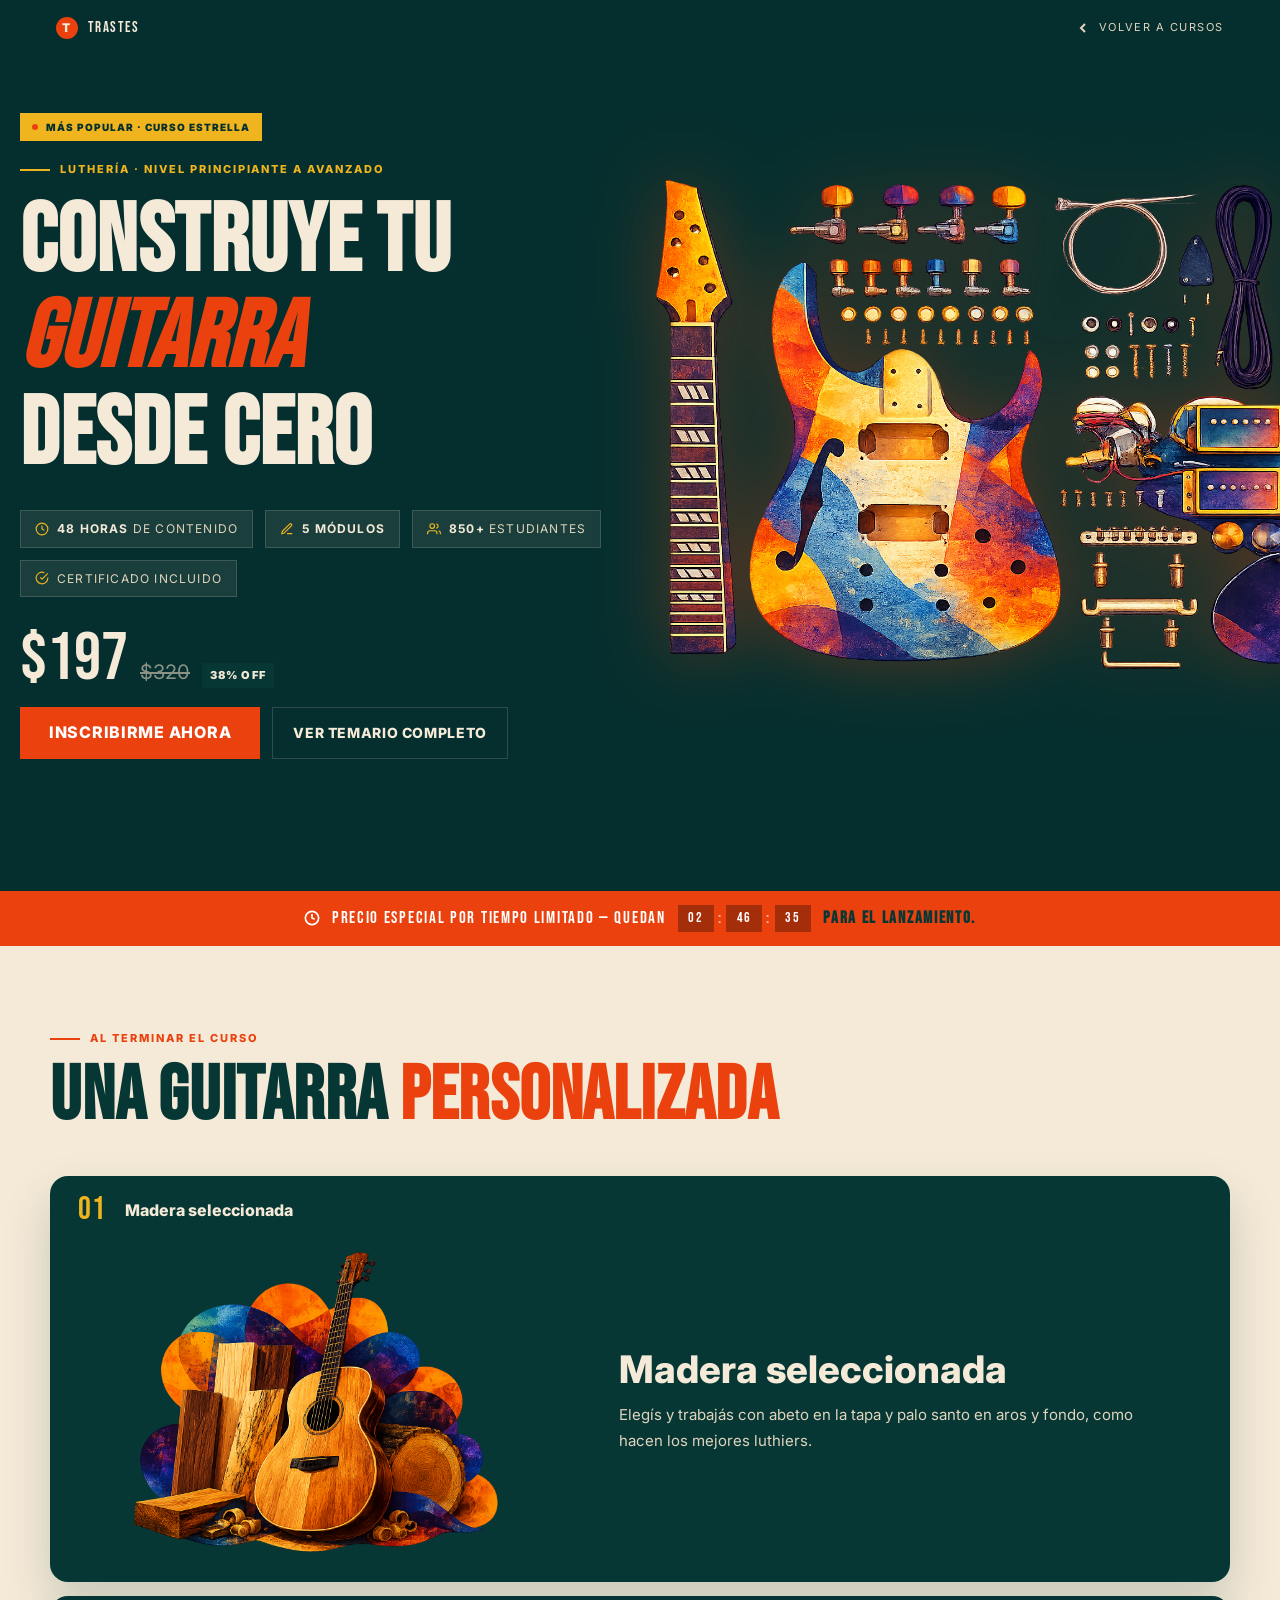
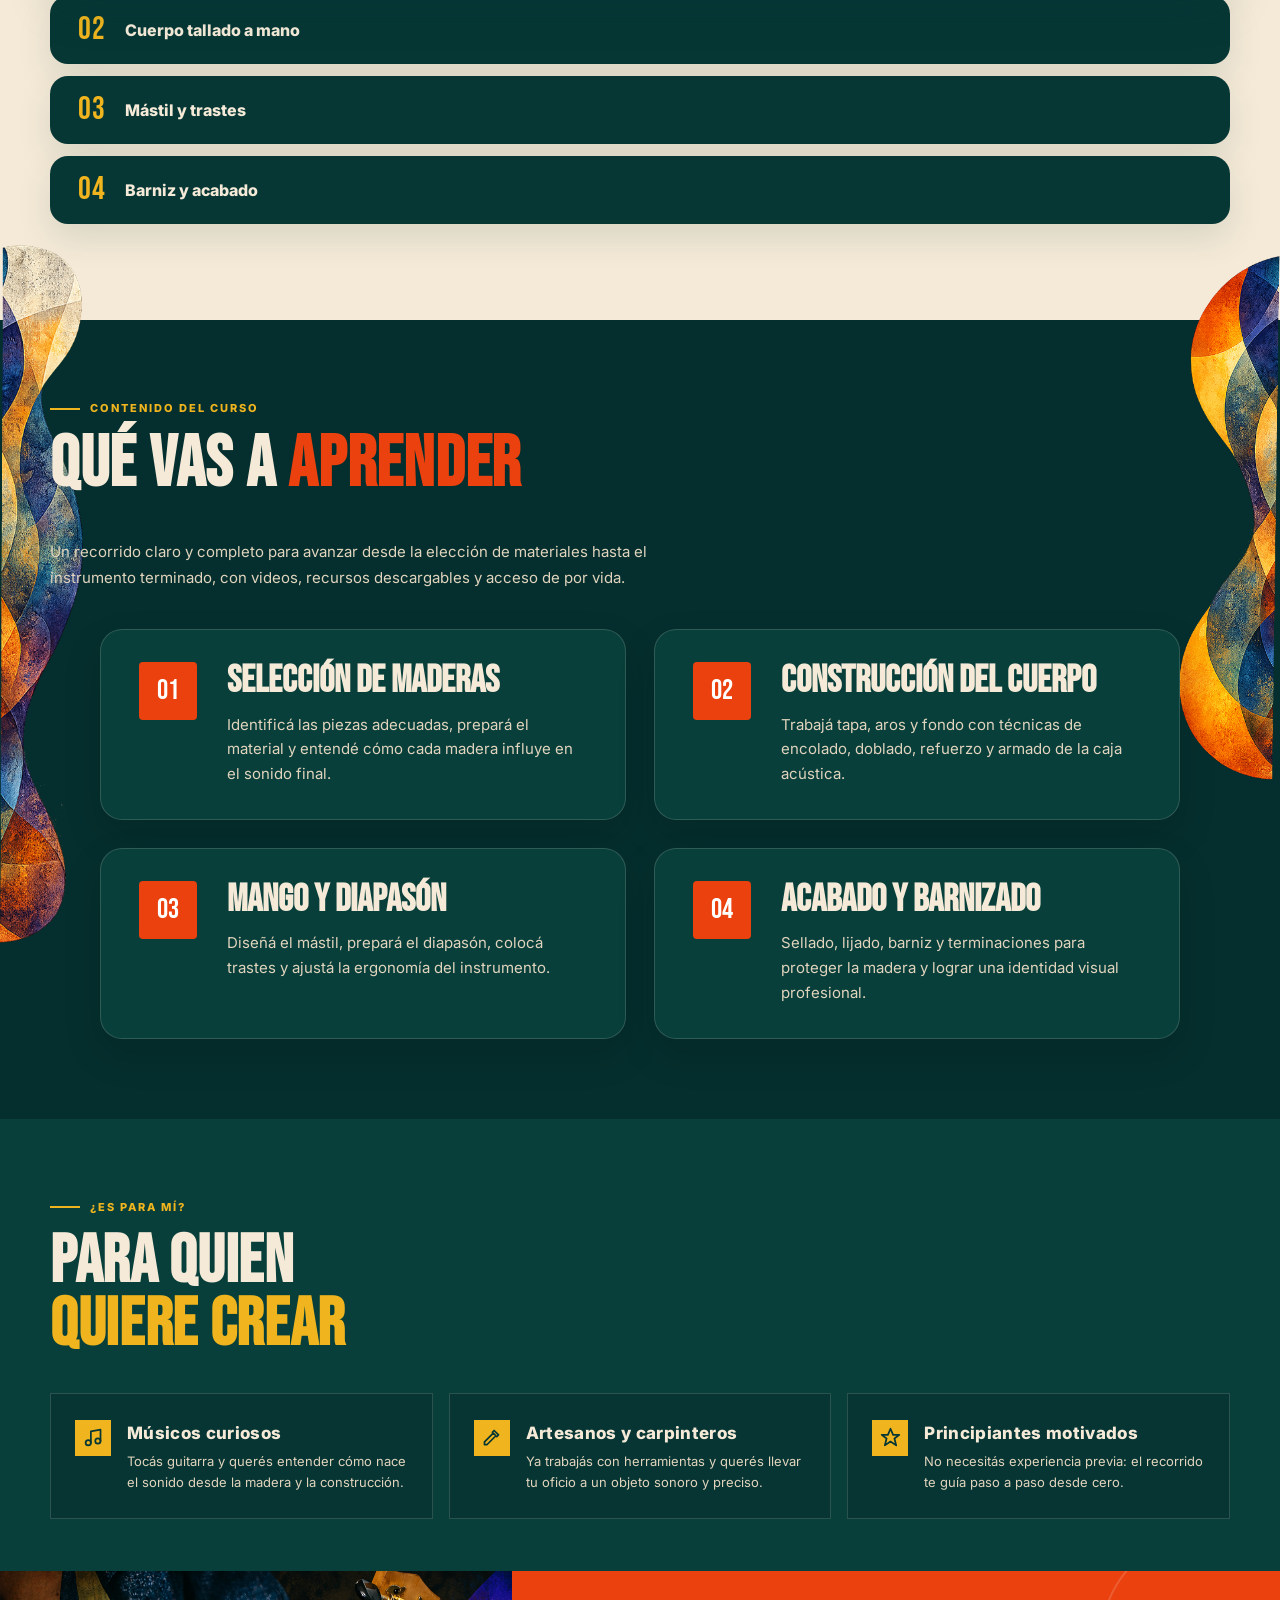
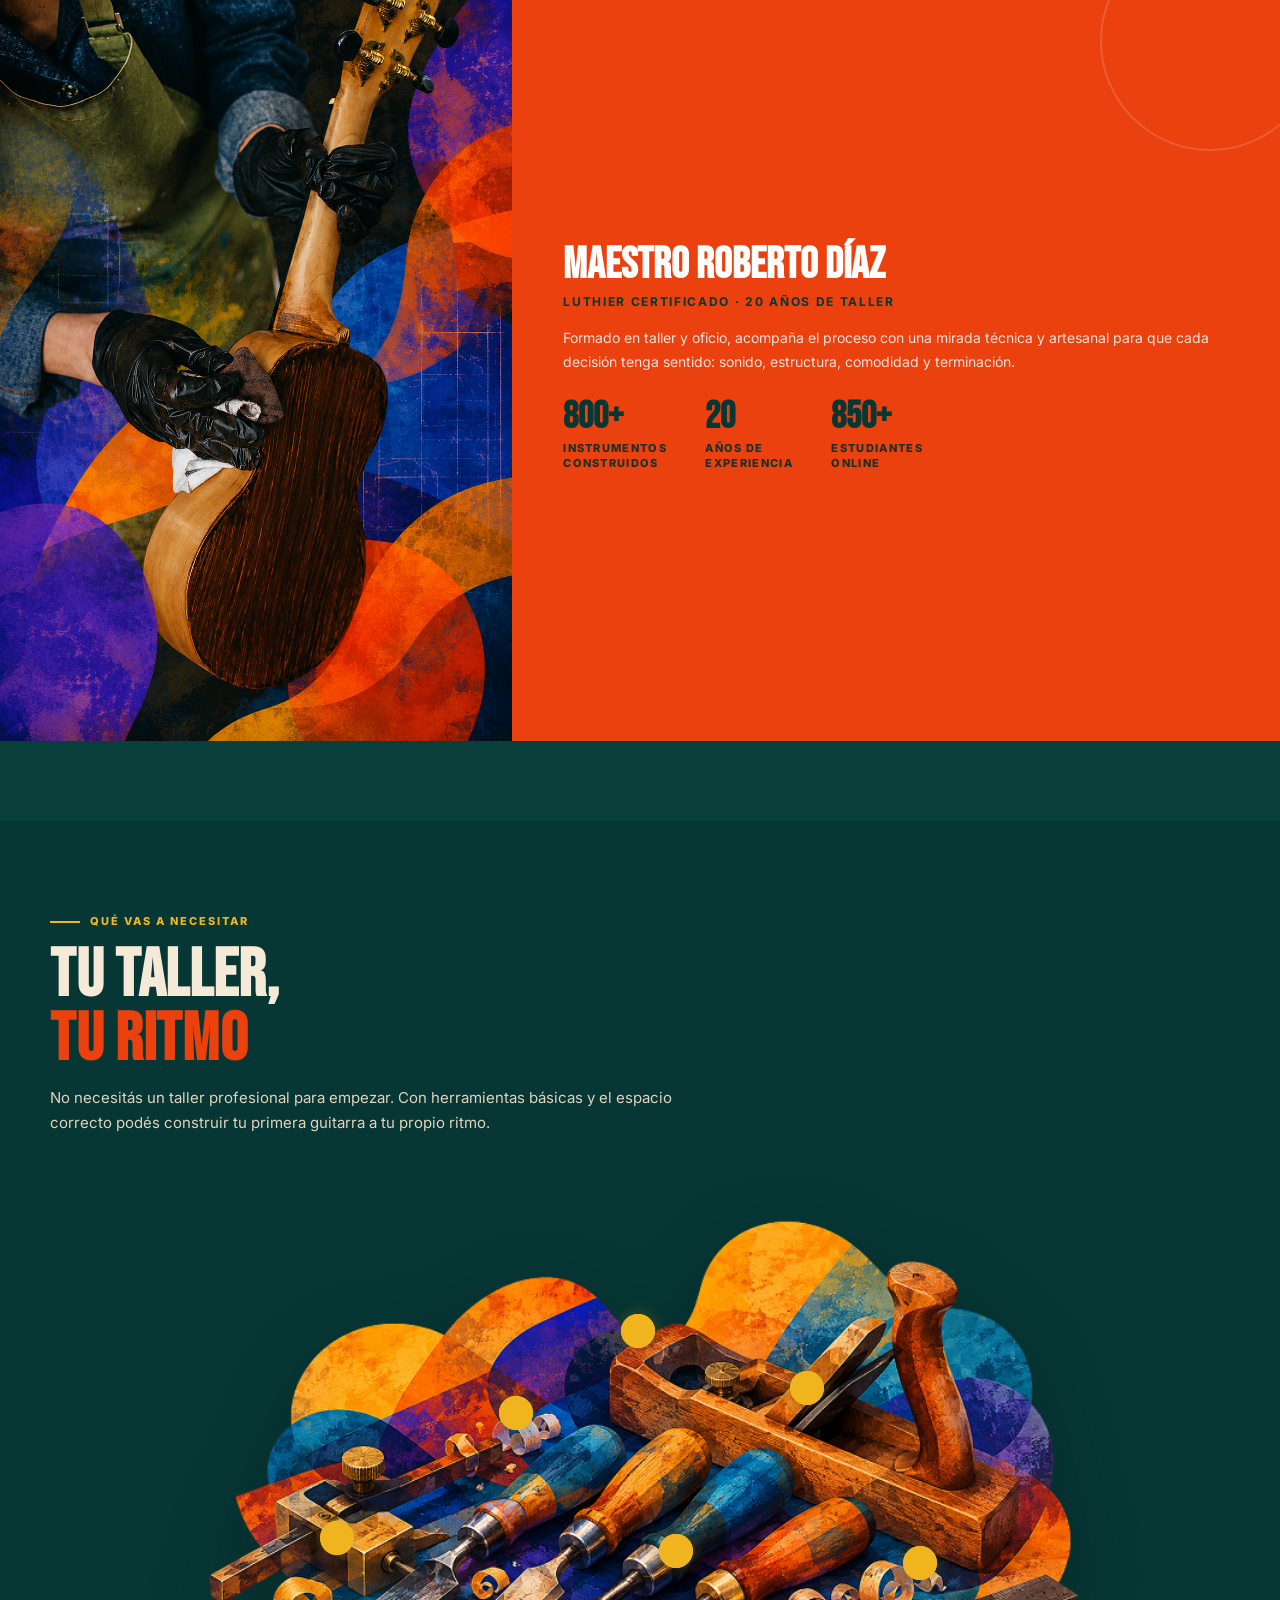
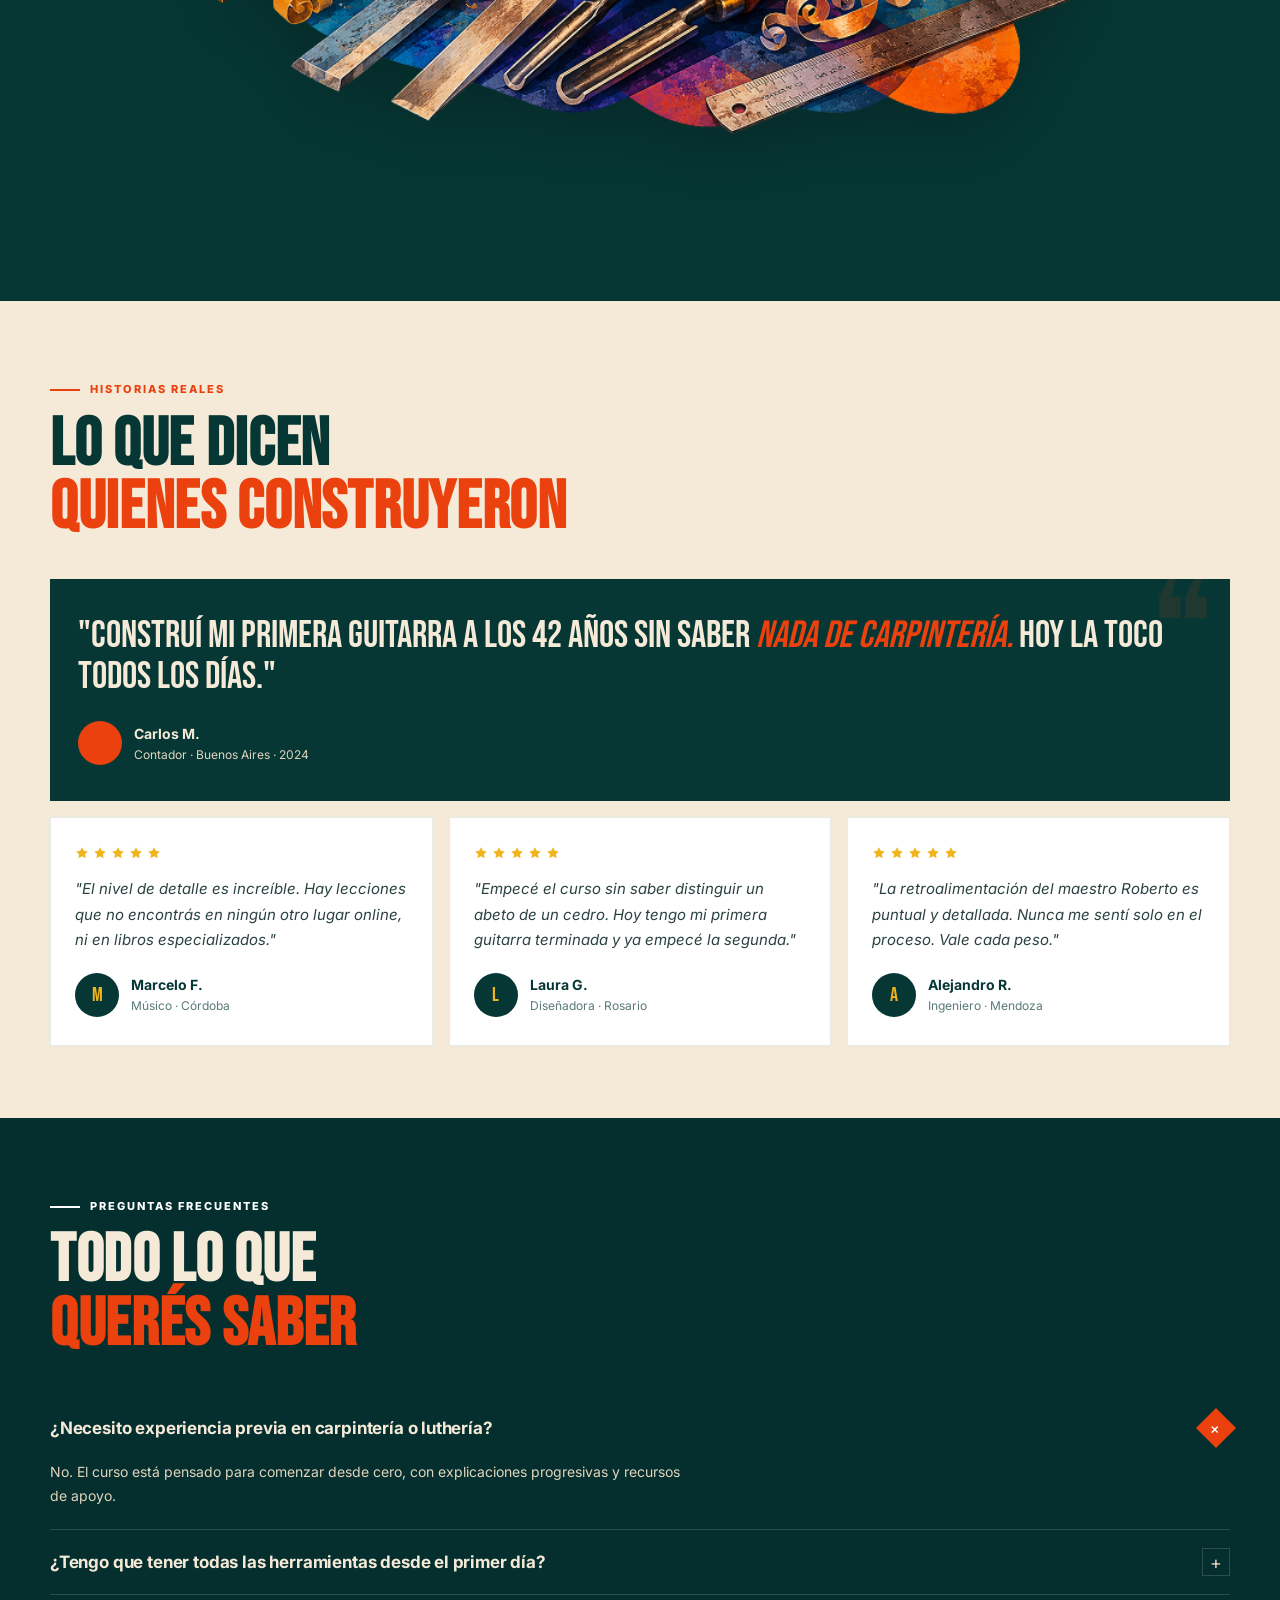
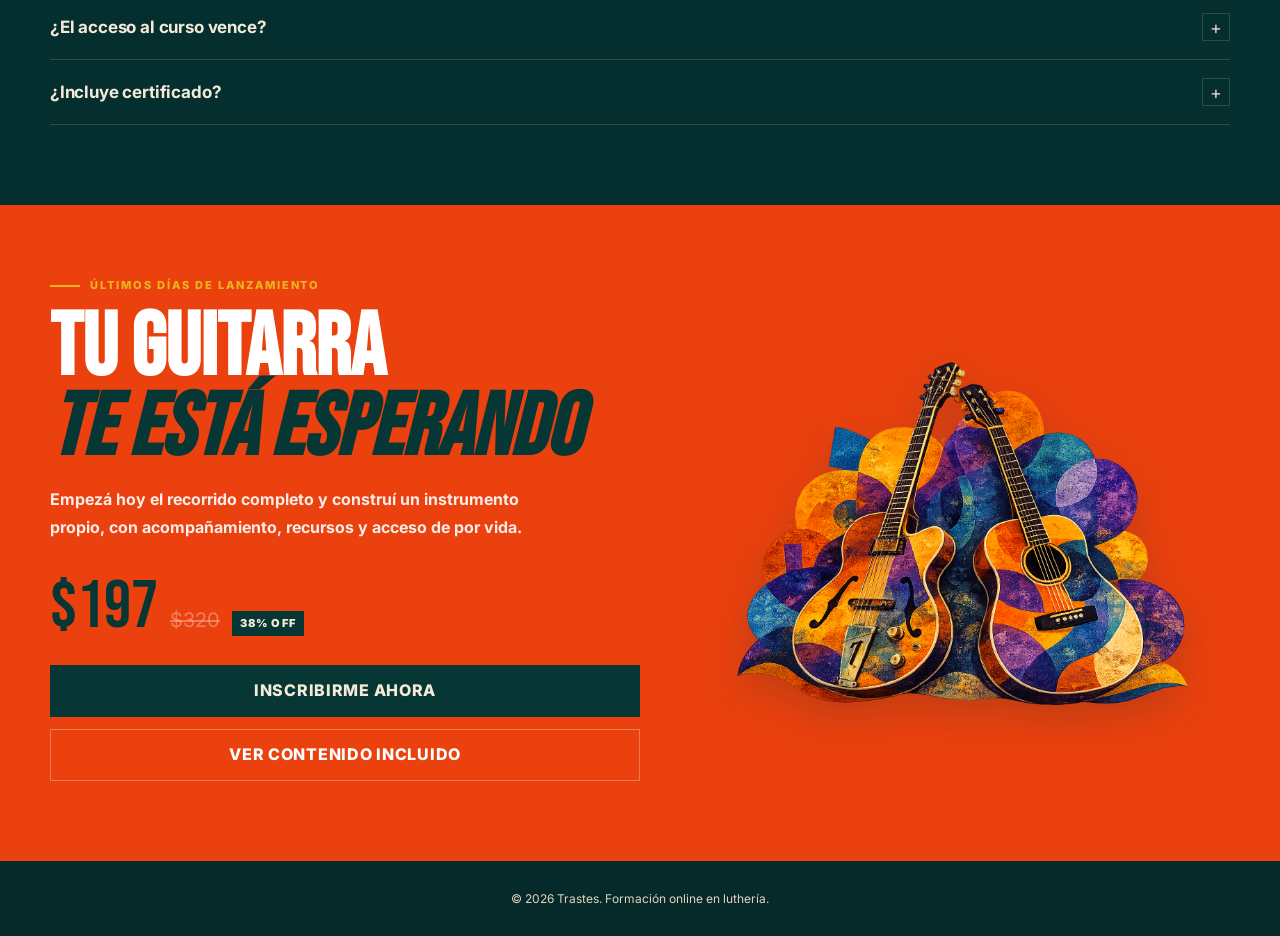
==== commit a3e97b6c: "Actualización" ====
--- a/detalle-curso/curso-guitarra-final.html
+++ b/detalle-curso/curso-guitarra-final.html
@@ -1387,9 +1387,10 @@
 
 .course-hero .hero-detail-grid{
   display:grid !important;
-  grid-template-columns:minmax(0,1.02fr) minmax(360px,.98fr) !important;
+  width:min(1240px,calc(100% - 32px)) !important;
+  grid-template-columns:minmax(0,1.083fr) minmax(0,1fr) !important;
   align-items:center !important;
-  gap:clamp(28px,5vw,72px) !important;
+  gap:48px !important;
   padding-bottom:30px !important;
 }
 
@@ -1416,11 +1417,33 @@
 }
 
 .hero-image-wrapper img.hero-png-img{
-  width:min(560px,42vw) !important;
+  width:150% !important;
+  max-width:none !important;
+  height:88% !important;
   max-height:none !important;
-  height:auto !important;
   object-fit:contain !important;
+  object-position:center !important;
   filter:drop-shadow(0 0 35px rgba(234,65,14,.35)) !important;
+}
+
+.hero-desktop-image{
+  width:100%;
+  height:clamp(580px,72vh,780px);
+  align-self:center !important;
+  left:-150px;
+  top:0;
+  align-items:center !important;
+  justify-content:center !important;
+}
+
+@media (min-width:769px) and (max-width:1100px){
+  .course-hero .hero-detail-grid{
+    grid-template-columns:minmax(430px,.95fr) minmax(0,1.05fr) !important;
+  }
+  .hero-desktop-image{
+    height:clamp(500px,66vh,620px);
+    left:-60px;
+  }
 }
 
 .hero-mobile-image{
@@ -1609,6 +1632,7 @@
 @media(max-width:768px){
   .course-hero .hero-detail-grid{
     display:flex !important;
+    width:min(var(--max),calc(100% - 32px)) !important;
     flex-direction:column !important;
     align-items:flex-start !important;
     gap:18px !important;
@@ -1626,9 +1650,9 @@
   }
 
   .hero-mobile-image img.hero-png-img{
-    width:96% !important;
-    max-width:430px !important;
-    margin:0 auto;
+    width:112% !important;
+    max-width:600px !important;
+    margin:0 0 0 -6%;
   }
 
   .hero-copy{
@@ -1741,7 +1765,297 @@
   position: relative !important;
   z-index: 3 !important;
 }
-  </style>
+/* =========================================================
+   COMPONENTES INTERACTIVOS — DETALLE DEL CURSO
+========================================================= */
+.premium-showcase { padding: 84px 0 96px; }
+.premium-showcase .premium-showcase-title {
+  max-width: none;
+  margin-bottom: 46px;
+  white-space: nowrap;
+  font-size: clamp(40px, 6.2vw, 76px);
+}
+.stacked-cards { display: grid; gap: 12px; }
+.stacked-card {
+  background: var(--bg);
+  color: var(--cream);
+  border-radius: 18px;
+  overflow: hidden;
+  box-shadow: 0 14px 34px rgba(6,55,53,.12);
+  transition: transform .55s cubic-bezier(.22,1,.36,1), box-shadow .55s ease;
+}
+.stacked-card.is-active {
+  transform: translateY(-2px);
+  box-shadow: 0 22px 48px rgba(6,55,53,.18);
+}
+.stacked-card-trigger {
+  width: 100%;
+  min-height: 68px;
+  padding: 0 28px;
+  border: 0;
+  background: transparent;
+  color: var(--cream);
+  display: flex;
+  align-items: center;
+  gap: 18px;
+  text-align: left;
+  font: 800 16px/1.2 var(--body);
+  cursor: pointer;
+}
+.stacked-card-trigger:focus-visible,
+.hotspot:focus-visible,
+.hotspot-close:focus-visible {
+  outline: 3px solid var(--orange);
+  outline-offset: 3px;
+}
+.stacked-card-number {
+  color: var(--yellow);
+  font: 32px/1 var(--display);
+  letter-spacing: .04em;
+}
+.stacked-card-content {
+  max-height: 0;
+  opacity: 0;
+  transform: translateY(18px);
+  overflow: hidden;
+  padding: 0 28px;
+  display: grid;
+  grid-template-columns: minmax(280px,.9fr) 1.1fr;
+  gap: clamp(28px,5vw,64px);
+  align-items: center;
+  transition: max-height .7s cubic-bezier(.22,1,.36,1), opacity .45s ease, transform .65s cubic-bezier(.22,1,.36,1), padding .65s ease;
+}
+.stacked-card.is-active .stacked-card-content {
+  max-height: 560px;
+  opacity: 1;
+  transform: translateY(0);
+  padding: 8px 28px 30px;
+}
+.stacked-card-content img {
+  width: 100%;
+  height: 300px;
+  object-fit: cover;
+  border-radius: 12px;
+}
+.stacked-card:nth-child(4) .stacked-card-content img {
+  width: 92%;
+  object-fit: contain;
+  object-position: center;
+  margin: 0 auto;
+}
+.stacked-card-copy h3 {
+  margin-bottom: 12px;
+  color: var(--cream);
+  font: 800 clamp(24px,3vw,38px)/1.05 var(--body);
+}
+.stacked-card-copy p { max-width: 540px; color: var(--cream-2); font: 400 15px/1.75 var(--body); }
+
+.curriculum .module-list {
+  display:grid !important;
+  grid-template-columns:repeat(2,minmax(0,1fr));
+  gap:28px !important;
+  align-items:stretch;
+  max-width:1080px;
+  margin-inline:auto;
+}
+.curriculum .module-item {
+  position:relative;
+  min-height:0;
+  height:auto;
+  padding:32px 38px !important;
+  display:grid !important;
+  grid-template-columns:64px minmax(0,1fr) !important;
+  gap:24px !important;
+  align-items:start !important;
+  background:var(--bg-3);
+  border:1px solid var(--line) !important;
+  border-radius:22px;
+  overflow:hidden;
+  box-shadow:0 16px 38px rgba(0,0,0,.14);
+  transition:transform .3s cubic-bezier(.22,1,.36,1),box-shadow .3s ease,border-color .3s ease;
+}
+.curriculum .module-item::after {
+  display:none;
+}
+.curriculum .module-item:hover {
+  transform:none;
+  border-color:var(--line) !important;
+  box-shadow:0 16px 38px rgba(0,0,0,.14);
+}
+.curriculum .module-number {
+  width:58px !important;
+  height:58px !important;
+  border-radius:4px;
+  background:var(--orange) !important;
+}
+.curriculum .module-title-text h3 {
+  font-family:var(--display) !important;
+  font-size:clamp(30px,3vw,42px) !important;
+}
+.curriculum .module-title-text p {
+  font-family:var(--body) !important;
+  margin-top:12px;
+}
+.curriculum .section-title { white-space:nowrap; }
+.curriculum { overflow:visible !important; }
+.curriculum .container { position:relative; z-index:2; }
+.learning-decor-left,
+.learning-decor-right {
+  position:absolute !important;
+  height:auto;
+  z-index:1;
+  opacity:1;
+  pointer-events:none;
+}
+.learning-decor-left {
+  left:0 !important;
+  top:-8vw !important;
+  width:18vw !important;
+  min-width:210px;
+  max-width:360px;
+}
+.learning-decor-right {
+  right:0 !important;
+  top:-7vw !important;
+  width:17vw !important;
+  min-width:200px;
+  max-width:340px;
+}
+@media (max-width:1023px) {
+  .learning-decor-left,
+  .learning-decor-right { display:none !important; }
+}
+
+.for-who .for-who-grid { grid-template-columns: repeat(3,minmax(0,1fr)); gap: 16px; }
+.for-who .for-who-card { height: 100%; padding: 26px 24px; }
+.for-who .instructor-block {
+  width: 100vw;
+  margin-left: calc(50% - 50vw);
+  margin-right: calc(50% - 50vw);
+  min-height: 310px;
+  padding: 0;
+  display: grid;
+  grid-template-columns: minmax(300px,.8fr) 1.2fr;
+  gap: 0;
+  align-items: stretch;
+  border-radius: 0;
+}
+.for-who .instructor-img-wrap { width: 100%; height: 100%; min-height: 310px; border: 0; }
+.for-who .instructor-img-wrap img { object-position: center 28%; }
+.for-who .instructor-info { padding: 40px clamp(28px,4vw,54px); align-self: center; position: relative; z-index: 1; }
+.for-who .instructor-info h3 { font-size: clamp(40px,4vw,44px); }
+.for-who .instructor-stats { gap: clamp(22px,3vw,42px); margin-top: 24px; }
+.for-who .istat strong { font-size: 38px; }
+.for-who .istat span { margin-top: 5px; display: block; color: rgba(5,47,46,.9); font-size: 11px; font-weight: 800; line-height: 1.35; }
+
+.interactive-workshop { padding: 92px 0 104px; }
+.interactive-workshop .materials-heading { max-width: 760px; margin: 0 0 34px; text-align: left; }
+.interactive-workshop .eyebrow { justify-content: flex-start; }
+.interactive-workshop .section-title { margin-top: 14px !important; }
+.interactive-workshop .lead-text { max-width: 650px; margin: 0; }
+.workshop-stage { position: relative; width: min(940px,100%); margin: 0 auto; }
+.workshop-visual { position:relative; width:100%; }
+.workshop-visual > img { width: 100%; max-height: 680px; object-fit: contain; filter: drop-shadow(0 22px 36px rgba(0,0,0,.24)); }
+.hotspot {
+  position: absolute;
+  width: 34px;
+  height: 34px;
+  padding: 0;
+  border: 0;
+  border-radius: 50%;
+  background: var(--yellow);
+  cursor: pointer;
+  display: grid;
+  place-items: center;
+  isolation: isolate;
+  box-shadow: 0 6px 18px rgba(0,0,0,.22), 0 0 16px rgba(240,181,30,.3);
+  transition: transform .25s ease, box-shadow .25s ease;
+}
+.hotspot::before { content: ""; position: absolute; inset: 0; background: var(--yellow); border-radius: 50%; animation: hotspotPulse 2.3s ease-out infinite; z-index: -1; }
+.hotspot span { display: none; }
+.hotspot[aria-expanded="true"] { transform: scale(1.08); box-shadow: 0 8px 22px rgba(0,0,0,.25), 0 0 22px rgba(240,181,30,.55); }
+.hotspot-saw { left: 16%; top: 56%; }
+.hotspot-plane { left: 35%; top: 36%; }
+.hotspot-chisel { left: 52%; top: 58%; }
+.hotspot-gouge { left: 66%; top: 32%; }
+.hotspot-ruler { left: 78%; top: 60%; }
+.hotspot-clamp { left: 48%; top: 23%; }
+@keyframes hotspotPulse { 0% { opacity:.38; transform:scale(1); } 70%,100% { opacity:0; transform:scale(1.55); } }
+.hotspot-panel {
+  position: absolute;
+  z-index: 5;
+  right: 4%;
+  top: 8%;
+  width: min(330px,42%);
+  padding: 26px;
+  background: var(--cream);
+  color: var(--bg);
+  border: 1px solid var(--bg);
+  border-radius: 16px;
+  box-shadow: 0 22px 50px rgba(0,0,0,.2);
+  opacity: 0;
+  visibility: hidden;
+  transform: translateY(12px) scale(.98);
+  transition: opacity .3s ease, transform .4s cubic-bezier(.22,1,.36,1), visibility .3s;
+}
+.hotspot-panel.is-open { opacity: 1; visibility: visible; transform: translateY(0) scale(1); }
+.hotspot-panel h3 { margin: 5px 28px 10px 0; font: 800 25px/1.1 var(--body); }
+.hotspot-kicker { color: var(--orange); font: 800 10px/1 var(--body); text-transform: uppercase; letter-spacing: .16em; }
+.hotspot-description,.hotspot-use { font: 400 13px/1.6 var(--body); color: #38514f; }
+.hotspot-use { margin-top: 10px; padding-top: 10px; border-top: 1px solid rgba(6,55,53,.16); }
+.hotspot-use::before { content: "En el curso: "; color: var(--bg); font-weight: 800; }
+.hotspot-close { position: absolute; right: 16px; top: 14px; width: 32px; height: 32px; border: 0; background: transparent; color: var(--bg); font: 28px/1 var(--body); cursor: pointer; }
+
+.final-cta .final-cta-layout { position: relative; z-index: 2; grid-template-columns: minmax(0,1.05fr) minmax(340px,.95fr); }
+.final-cta-instrument { display: flex; align-items: center; justify-content: flex-start; transform: translateX(-4%); }
+.final-cta-instrument img { width: min(610px,48vw); filter: drop-shadow(0 14px 18px rgba(5,47,46,.18)); }
+
+@media (max-width: 900px) {
+  .premium-showcase .premium-showcase-title { white-space: normal; }
+  .for-who .for-who-grid { grid-template-columns: repeat(2,minmax(0,1fr)); }
+  .for-who .for-who-card:last-child { grid-column: 1 / -1; }
+  .for-who .instructor-block { grid-template-columns: minmax(250px,.85fr) 1.15fr; }
+  .final-cta .final-cta-layout { grid-template-columns: 1fr; }
+  .final-cta-instrument { justify-content: center; transform: none; margin-top: 30px; }
+  .final-cta-instrument img { width: min(620px,90vw); }
+}
+@media (max-width: 640px) {
+  .premium-showcase { padding: 72px 0 80px; }
+  .premium-showcase .premium-showcase-title { font-size: clamp(38px,12vw,58px); line-height:.96; }
+  .premium-showcase .premium-showcase-title span { display: block; }
+  .stacked-card-trigger { min-height: 58px; padding: 0 18px; font-size: 14px; }
+  .stacked-card-number { font-size: 26px; }
+  .stacked-card-content { display: block; padding-inline: 18px; }
+  .stacked-card.is-active .stacked-card-content { max-height: 620px; padding: 4px 18px 22px; }
+  .stacked-card-content img { height: 240px; margin-bottom: 20px; }
+  .stacked-card:nth-child(4) .stacked-card-content img { margin: 0 auto 20px; }
+  .stacked-card-copy h3 { font-size: 23px; }
+  .curriculum .module-list { grid-template-columns:1fr; gap:18px !important; }
+  .curriculum .module-item {
+    min-height:auto;
+    padding:28px 22px !important;
+    grid-template-columns:52px minmax(0,1fr) !important;
+    gap:16px !important;
+  }
+  .for-who .for-who-grid { grid-template-columns: 1fr; }
+  .for-who .for-who-card:last-child { grid-column: auto; }
+  .for-who .instructor-block { display: flex; flex-direction: column; }
+  .for-who .instructor-img-wrap { min-height: 230px; aspect-ratio: 16/9; }
+  .for-who .instructor-info { padding: 30px 22px; }
+  .for-who .instructor-stats { display: grid; grid-template-columns: repeat(3,1fr); gap: 10px; }
+  .for-who .istat strong { font-size: 30px; }
+  .for-who .istat span { font-size: 9px; }
+  .interactive-workshop { padding: 76px 0 84px; }
+  .workshop-stage { padding-bottom:0; }
+  .hotspot { width: 30px; height: 30px; }
+  .hotspot-panel { position:relative; top:auto; right:auto; bottom:auto; width:100%; min-height:205px; margin-top:20px; }
+  .final-cta-instrument img { width: 100%; }
+}
+@media (prefers-reduced-motion: reduce) {
+  .stacked-card,.stacked-card-content,.hotspot-panel { transition-duration: .01ms; }
+  .hotspot::before { animation: none; }
+}
+</style>
 </head>
 <body>
 
@@ -1752,7 +2066,7 @@
     <a class="brand" href="index.html" aria-label="Trastes inicio">
       <span class="brand-mark">T</span><span>TRASTES</span>
     </a>
-    <a class="nav-back" href="index.html">
+    <a class="nav-back" href="../index.html">
       <svg viewBox="0 0 16 16" fill="none" stroke="currentColor" stroke-width="2">
         <path d="M10 12L6 8l4-4"/>
       </svg>
@@ -1782,13 +2096,13 @@
             <h1>
               <span>Construye&nbsp;tu</span>
               <em>guitarra</em>
-              <span>desde&nbsp;cero.</span>
+              <span>desde&nbsp;cero</span>
             </h1>
           </div>
 
           <div class="hero-mobile-image reveal delay-1">
             <img class="guitar-hero-img hero-png-img"
-                 src="../assets/hero/luthier-guitarra-detalle.png"
+                 src="../assets/hero/foto-hero-detalle.png"
                  alt="Luthier trabajando sobre una guitarra">
           </div>
 
@@ -1835,7 +2149,7 @@
 
         <div class="hero-image-wrapper hero-desktop-image reveal delay-1">
           <img class="guitar-hero-img hero-png-img"
-               src="../assets/hero/luthier-guitarra-detalle.png"
+               src="../assets/hero/foto-hero-detalle.png"
                alt="Luthier trabajando sobre una guitarra">
         </div>
       </div>
@@ -1858,57 +2172,65 @@
     <!-- ============================================================
          SECCIÓN 2 — LO QUE VAS A CONSTRUIR
     ============================================================ -->
-    <section class="showcase">
-      <img class="decor-abs decor-side-right" src="forma-vertical-der.png" alt="" aria-hidden="true">
+    <section class="showcase premium-showcase">
       <div class="container">
-        <div class="showcase-layout">
-          <!-- Copy -->
-          <div>
-            <p class="eyebrow showcase-eyebrow reveal">
-              <span class="eyebrow-line"></span>
-              Al terminar el curso
-            </p>
-            <h2 class="section-title reveal delay-1">
-              Una guitarra<br><span class="accent">personalisada</span>
-            </h2>
-
-            <div class="showcase-grid">
-              <div class="showcase-feature reveal delay-1">
-                <span class="showcase-number">01</span>
-                <div>
-                  <h3>Madera seleccionada</h3>
-                  <p>Elegís y trabajás con abeto en la tapa y palo santo en aros y fondo, como hacen los mejores luthiers.</p>
-                </div>
-              </div>
-              <div class="showcase-feature reveal delay-2">
-                <span class="showcase-number">02</span>
-                <div>
-                  <h3>Cuerpo tallado a mano</h3>
-                  <p>Gubia, cepillo y lija: aprendés a dar forma al instrumento con precisión artesanal.</p>
-                </div>
-              </div>
-              <div class="showcase-feature reveal delay-3">
-                <span class="showcase-number">03</span>
-                <div>
-                  <h3>Mástil y trastes</h3>
-                  <p>Diseño, encolado y nivelación de trastes para una acción perfecta en todo el diapasón.</p>
-                </div>
-              </div>
-              <div class="showcase-feature reveal delay-4">
-                <span class="showcase-number">04</span>
-                <div>
-                  <h3>Barniz y acabado</h3>
-                  <p>Técnicas de sellado, teñido y barniz final que realzan la madera y protegen el instrumento.</p>
-                </div>
+        <p class="eyebrow showcase-eyebrow reveal">
+          <span class="eyebrow-line"></span>
+          Al terminar el curso
+        </p>
+        <h2 class="section-title premium-showcase-title reveal delay-1">
+          <span>Una guitarra</span> <span class="accent">personalizada</span>
+        </h2>
+
+        <div class="stacked-cards reveal delay-2" data-stacked-cards>
+          <article class="stacked-card is-active">
+            <button class="stacked-card-trigger" type="button" aria-expanded="true">
+              <span class="stacked-card-number">01</span><span>Madera seleccionada</span>
+            </button>
+            <div class="stacked-card-content">
+              <img src="../assets/cards/card-01.png" alt="Selección y trabajo artesanal de la madera">
+              <div class="stacked-card-copy">
+                <h3>Madera seleccionada</h3>
+                <p>Elegís y trabajás con abeto en la tapa y palo santo en aros y fondo, como hacen los mejores luthiers.</p>
               </div>
             </div>
-          </div>
-
-          <!-- Imagen decorativa -->
-          <div class="reveal delay-2">
-            <img class="showcase-guitar-img" src="../assets/decor/Guitarra construida por estudiantes.png" alt="Guitarra construida por estudiantes">
-            <img src="onda-color.png" alt="" aria-hidden="true" style="margin-top:20px; opacity:.7;">
-          </div>
+          </article>
+          <article class="stacked-card">
+            <button class="stacked-card-trigger" type="button" aria-expanded="false">
+              <span class="stacked-card-number">02</span><span>Cuerpo tallado a mano</span>
+            </button>
+            <div class="stacked-card-content">
+              <img src="../assets/cards/card-02.png" alt="Cuerpo de guitarra construido artesanalmente">
+              <div class="stacked-card-copy">
+                <h3>Cuerpo tallado a mano</h3>
+                <p>Gubia, cepillo y lija: aprendés a dar forma al instrumento con precisión artesanal.</p>
+              </div>
+            </div>
+          </article>
+          <article class="stacked-card">
+            <button class="stacked-card-trigger" type="button" aria-expanded="false">
+              <span class="stacked-card-number">03</span><span>Mástil y trastes</span>
+            </button>
+            <div class="stacked-card-content">
+              <img src="../assets/cards/card-03.png" alt="Trabajo del mástil y los trastes de una guitarra">
+              <div class="stacked-card-copy">
+                <h3>Mástil y trastes</h3>
+                <p>Diseño, encolado y nivelación de trastes para una acción perfecta en todo el diapasón.</p>
+              </div>
+            </div>
+          </article>
+          <article class="stacked-card">
+            <button class="stacked-card-trigger" type="button" aria-expanded="false">
+              <span class="stacked-card-number">04</span><span>Barniz y acabado</span>
+            </button>
+            <div class="stacked-card-content">
+              <img src="../assets/cards/card-04.png" alt="Proceso de barnizado y acabado de la guitarra">
+              <div class="stacked-card-copy">
+                <h3>Barniz y acabado</h3>
+                <p>Técnicas de sellado, teñido y barniz final que realzan la madera y protegen el instrumento.</p>
+              </div>
+            </div>
+          </article>
         </div>
       </div>
     </section>
@@ -1917,15 +2239,15 @@
          SECCIÓN 3 — TEMARIO COMPLETO
     ============================================================ -->
     <section class="curriculum section-dark" id="curriculum">
-      <img class="decor-abs curriculum-decor-right" src="../assets/decor/circulo-guitarra-der.png" alt="" aria-hidden="true">
-      <img class="decor-abs curriculum-decor-left" src="../assets/decor/circulo-guitarra-izq.png" alt="" aria-hidden="true">
+      <img class="decor-abs learning-decor-left" src="../assets/decor/forma-vertical-izq.png" alt="" aria-hidden="true">
+      <img class="decor-abs learning-decor-right" src="../assets/decor/forma-vertical-der.png" alt="" aria-hidden="true">
       <div class="container">
         <p class="eyebrow yellow reveal">
           <span class="eyebrow-line"></span>
           Contenido del curso
         </p>
         <h2 class="section-title reveal delay-1">
-          5 módulos.<br><span class="accent">Todo incluido.</span>
+          Qué vas a <span class="accent">aprender</span>
         </h2>
         <p class="curriculum-lead reveal delay-2">
           Un recorrido claro y completo para avanzar desde la elección de materiales hasta el instrumento terminado, con videos, recursos descargables y acceso de por vida.
@@ -1960,13 +2282,6 @@
               <p>Sellado, lijado, barniz y terminaciones para proteger la madera y lograr una identidad visual profesional.</p>
             </div>
           </article>
-          <article class="module-item">
-            <span class="module-number">05</span>
-            <div class="module-title-text">
-              <h3>Ajuste y calibración</h3>
-              <p>Instalación final, acción, afinación, intonación y puesta a punto para que la guitarra suene y responda bien.</p>
-            </div>
-          </article>
         </div>
       </div>
     </section>
@@ -1975,7 +2290,6 @@
          SECCIÓN 4 — PARA QUIÉN / INSTRUCTOR
     ============================================================ -->
     <section class="for-who section-dark">
-      <img class="decor-abs for-who-decor-right" src="../assets/hero/instrumentos-hero.png" alt="" aria-hidden="true">
       <img class="decor-abs decor-side-left" src="../assets/decor/forma-vertical-izq.png" alt="" aria-hidden="true">
       <div class="container">
         <p class="eyebrow yellow reveal">
@@ -1983,7 +2297,7 @@
           ¿Es para mí?
         </p>
         <h2 class="section-title reveal delay-1">
-          Para quien<br><span class="accent yellow-accent">quiere crear.</span>
+          Para quien<br><span class="accent yellow-accent">quiere crear</span>
         </h2>
 
         <div class="for-who-grid">
@@ -2008,27 +2322,6 @@
               <p>No necesitás experiencia previa: el recorrido te guía paso a paso desde cero.</p>
             </div>
           </div>
-          <div class="for-who-card reveal delay-2">
-            <div class="fwc-icon"><svg viewBox="0 0 24 24"><path d="M4 7h16M7 7v13M17 7v13M9 3h6l2 4H7z"/></svg></div>
-            <div>
-              <h4>Técnicos en luthería</h4>
-              <p>Querés ordenar procesos, profundizar criterios y profesionalizar tus terminaciones.</p>
-            </div>
-          </div>
-          <div class="for-who-card reveal delay-3">
-            <div class="fwc-icon"><svg viewBox="0 0 24 24"><path d="M4 19V5h16v14"/><path d="M8 15l3-3 2 2 4-5"/></svg></div>
-            <div>
-              <h4>Emprendedores del oficio</h4>
-              <p>Buscás convertir la luthería en una propuesta seria, vendible y con identidad propia.</p>
-            </div>
-          </div>
-          <div class="for-who-card reveal delay-4">
-            <div class="fwc-icon"><svg viewBox="0 0 24 24"><path d="M12 3v18M3 12h18"/><circle cx="12" cy="12" r="8"/></svg></div>
-            <div>
-              <h4>Coleccionistas</h4>
-              <p>Querés mirar un instrumento con otros ojos y reconocer qué lo hace especial.</p>
-            </div>
-          </div>
         </div>
 
         <div class="instructor-block reveal">
@@ -2054,45 +2347,34 @@
     <!-- ============================================================
          SECCIÓN 5 — MATERIALES Y HERRAMIENTAS
     ============================================================ -->
-    <section class="materials section-dark">
-      <img class="decor-abs materials-decor-left" src="../assets/decor/forma-vertical-izq.png" alt="" aria-hidden="true">
+    <section class="materials section-dark interactive-workshop">
       <div class="container">
-        <div class="materials-layout">
-          <div class="materials-image reveal">
-            <img src="../assets/decor/Herramientas de Lutería.png" alt="Herramientas de lutería">
-            <span class="materials-label">Kit de herramientas recomendado</span>
+        <div class="materials-heading reveal">
+          <p class="eyebrow yellow">
+            <span class="eyebrow-line"></span>
+            Qué vas a necesitar
+          </p>
+          <h2 class="section-title">Tu taller,<br><span class="accent">tu ritmo</span></h2>
+          <p class="lead-text">No necesitás un taller profesional para empezar. Con herramientas básicas y el espacio correcto podés construir tu primera guitarra a tu propio ritmo.</p>
+        </div>
+
+        <div class="workshop-stage reveal delay-1" data-hotspots>
+          <div class="workshop-visual">
+            <img src="../assets/decor/Herramientas de Lutería.png" alt="Herramientas esenciales para construir una guitarra">
+            <button class="hotspot hotspot-saw" type="button" aria-expanded="false" aria-label="Ver información sobre la sierra" data-title="Sierra" data-description="Permite realizar cortes limpios y controlados sin desgarrar las fibras." data-use="La usás para dimensionar piezas y preparar cortes precisos en las primeras etapas."><span></span></button>
+            <button class="hotspot hotspot-plane" type="button" aria-expanded="false" aria-label="Ver información sobre el cepillo" data-title="Cepillo" data-description="Aplana, rebaja y ajusta la madera de manera progresiva." data-use="Es clave para calibrar espesores y lograr superficies listas para el encolado."><span></span></button>
+            <button class="hotspot hotspot-chisel" type="button" aria-expanded="false" aria-label="Ver información sobre el formón" data-title="Formón" data-description="Retira material con precisión en encastres y zonas pequeñas." data-use="Lo empleás al preparar uniones estructurales y detalles del cuerpo y el mástil."><span></span></button>
+            <button class="hotspot hotspot-gouge" type="button" aria-expanded="false" aria-label="Ver información sobre la gubia" data-title="Gubia" data-description="Su filo curvo permite tallar volúmenes y transiciones suaves." data-use="Te acompaña en el modelado artesanal y en zonas donde una hoja plana no alcanza."><span></span></button>
+            <button class="hotspot hotspot-ruler" type="button" aria-expanded="false" aria-label="Ver información sobre la regla" data-title="Regla y escuadra" data-description="Aseguran referencias rectas, medidas consistentes y ángulos correctos." data-use="Las utilizás durante todo el curso para controlar simetría, escala y alineación."><span></span></button>
+            <button class="hotspot hotspot-clamp" type="button" aria-expanded="false" aria-label="Ver información sobre las prensas" data-title="Prensas" data-description="Mantienen las piezas inmóviles mientras el adhesivo alcanza su resistencia." data-use="Son fundamentales en el armado de la caja y las distintas etapas de encolado."><span></span></button>
           </div>
-
-          <div class="reveal delay-1">
-            <p class="eyebrow yellow">
-              <span class="eyebrow-line"></span>
-              Qué vas a necesitar
-            </p>
-            <h2 class="section-title">
-              Tu taller,<br><span class="accent">tu ritmo.</span>
-            </h2>
-            <p class="lead-text">
-              No necesitás un taller profesional para empezar. Con herramientas básicas y el espacio correcto podés construir tu primera guitarra. El curso incluye la lista de materiales detallada y alternativas económicas para cada herramienta.
-            </p>
-
-            <div class="tools-grid">
-              <div class="tool-item"><div class="tool-dot"></div><span>Sierra de corte fino</span></div>
-              <div class="tool-item"><div class="tool-dot"></div><span>Cepillo de mano</span></div>
-              <div class="tool-item"><div class="tool-dot"></div><span>Escoplos variados</span></div>
-              <div class="tool-item"><div class="tool-dot"></div><span>Gubia de violinero</span></div>
-              <div class="tool-item"><div class="tool-dot"></div><span>Prensas y tornillos</span></div>
-              <div class="tool-item"><div class="tool-dot"></div><span>Lijadoras manuales</span></div>
-              <div class="tool-item"><div class="tool-dot"></div><span>Pistola de barniz</span></div>
-              <div class="tool-item"><div class="tool-dot"></div><span>Regla y escuadra</span></div>
-            </div>
-
-            <div class="materials-note">
-              <p>
-                <strong>✦ Incluye PDF descargable</strong><br>
-                Lista completa de maderas, colas, barnices y herramientas con links a proveedores recomendados.
-              </p>
-            </div>
-          </div>
+          <aside class="hotspot-panel" aria-live="polite" aria-hidden="true">
+            <button class="hotspot-close" type="button" aria-label="Cerrar información">×</button>
+            <p class="hotspot-kicker">Herramienta</p>
+            <h3></h3>
+            <p class="hotspot-description"></p>
+            <p class="hotspot-use"></p>
+          </aside>
         </div>
       </div>
     </section>
@@ -2108,7 +2390,7 @@
           Historias reales
         </p>
         <h2 class="section-title reveal delay-1">
-          Lo que dicen<br><span class="accent">quienes construyeron.</span>
+          Lo que dicen<br><span class="accent">quienes construyeron</span>
         </h2>
 
         <!-- Big testimonial -->
@@ -2186,15 +2468,13 @@
          SECCIÓN 7 — FAQ
     ============================================================ -->
     <section class="faq">
-      <img class="decor-abs faq-decor-left" src="../assets/decor/circulo-guitarra-izq.png" alt="" aria-hidden="true">
-      <img class="decor-abs faq-decor-right" src="../assets/decor/circulo-guitarra-der.png" alt="" aria-hidden="true">
       <div class="container">
         <p class="eyebrow faq-eyebrow reveal">
           <span class="eyebrow-line"></span>
           Preguntas frecuentes
         </p>
         <h2 class="section-title reveal delay-1">
-          Todo lo que<br><span class="accent">querés saber.</span>
+          Todo lo que<br><span class="accent">querés saber</span>
         </h2>
 
         <div class="faq-list reveal delay-2">
@@ -2234,15 +2514,13 @@
          SECCIÓN 8 — CTA FINAL
     ============================================================ -->
     <section class="final-cta" id="final-cta">
-      <img class="cta-guitar-decor" src="../assets/hero/guitarra-brillo.png" alt="" aria-hidden="true">
-      <img class="cta-onda-decor" src="../assets/decor/onda-color.png" alt="" aria-hidden="true">
       <div class="container final-cta-layout">
         <div class="reveal">
           <p class="eyebrow yellow">
             <span class="eyebrow-line"></span>
             Últimos días de lanzamiento
           </p>
-          <h2>Tu guitarra<br><em>te está esperando.</em></h2>
+          <h2>Tu guitarra<br><em>te está esperando</em></h2>
           <p class="lead-text">
             Empezá hoy el recorrido completo y construí un instrumento propio, con acompañamiento, recursos y acceso de por vida.
           </p>
@@ -2259,7 +2537,9 @@
           </div>
         </div>
 
-        
+        <div class="final-cta-instrument reveal delay-1">
+          <img src="../assets/decor/foto-final-detalle.png" alt="Guitarra acústica terminada">
+        </div>
       </div>
     </section>
 
@@ -2342,7 +2622,56 @@
     updateCountdown();
     setInterval(updateCountdown, 1000);
 
-    
+    // ── Cards apiladas del resultado final
+    document.querySelectorAll('[data-stacked-cards]').forEach(group => {
+      const cards = [...group.querySelectorAll('.stacked-card')];
+      cards.forEach(card => {
+        const trigger = card.querySelector('.stacked-card-trigger');
+        trigger.addEventListener('click', () => {
+          if (card.classList.contains('is-active')) return;
+          cards.forEach(item => {
+            const isSelected = item === card;
+            item.classList.toggle('is-active', isSelected);
+            item.querySelector('.stacked-card-trigger').setAttribute('aria-expanded', String(isSelected));
+          });
+        });
+      });
+    });
+
+    // ── Hotspots interactivos del taller
+    document.querySelectorAll('[data-hotspots]').forEach(stage => {
+      const hotspots = [...stage.querySelectorAll('.hotspot')];
+      const panel = stage.querySelector('.hotspot-panel');
+      const title = panel.querySelector('h3');
+      const description = panel.querySelector('.hotspot-description');
+      const use = panel.querySelector('.hotspot-use');
+      const close = panel.querySelector('.hotspot-close');
+
+      const closePanel = () => {
+        hotspots.forEach(item => item.setAttribute('aria-expanded', 'false'));
+        panel.classList.remove('is-open');
+        panel.setAttribute('aria-hidden', 'true');
+      };
+
+      hotspots.forEach(hotspot => {
+        hotspot.addEventListener('click', () => {
+          const wasOpen = hotspot.getAttribute('aria-expanded') === 'true';
+          closePanel();
+          if (wasOpen) return;
+          hotspot.setAttribute('aria-expanded', 'true');
+          title.textContent = hotspot.dataset.title;
+          description.textContent = hotspot.dataset.description;
+          use.textContent = hotspot.dataset.use;
+          panel.classList.add('is-open');
+          panel.setAttribute('aria-hidden', 'false');
+        });
+      });
+
+      close.addEventListener('click', closePanel);
+      stage.addEventListener('keydown', event => {
+        if (event.key === 'Escape') closePanel();
+      });
+    });
   </script>
 </body>
 </html>
